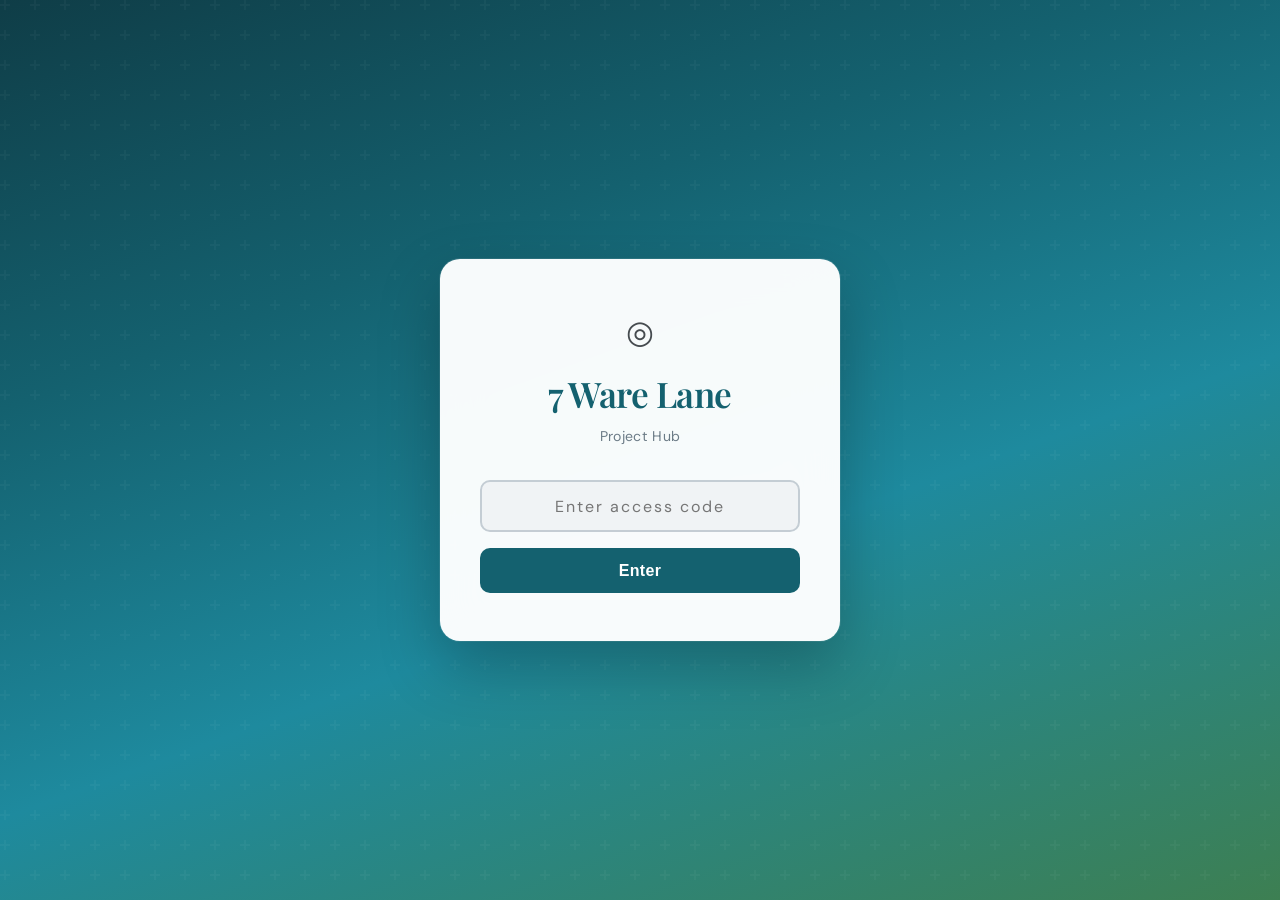
==== index.html @ bba30435 "add paint selection system" ====
<!DOCTYPE html>
<html lang="en">
<head>
<meta charset="UTF-8">
<meta name="viewport" content="width=device-width, initial-scale=1.0">
<title>7 Ware Lane — Project Hub</title>
<link rel="preconnect" href="https://fonts.googleapis.com">
<link rel="preconnect" href="https://fonts.gstatic.com" crossorigin>
<link href="https://fonts.googleapis.com/css2?family=DM+Sans:ital,opsz,wght@0,9..40,300..700;1,9..40,300..700&family=Playfair+Display:wght@500;600;700&display=swap" rel="stylesheet">
<script src="https://cdn.jsdelivr.net/npm/@supabase/supabase-js@2/dist/umd/supabase.min.js"></script>
<style>
  :root {
    --teal-deep: #14616f;
    --teal: #1e8a9e;
    --teal-light: #4db8cc;
    --teal-pale: #e1f4f8;
    --green: #3d7f52;
    --green-light: #5fac75;
    --green-pale: #e4f3e9;
    --yellow: #dbb73e;
    --yellow-light: #ebd06a;
    --yellow-pale: #fdf6dc;
    --gray-dark: #1a2024;
    --gray: #3d4852;
    --gray-mid: #6b7b86;
    --gray-light: #c4cdd4;
    --gray-bg: #f0f3f5;
    --white: #ffffff;
    --red: #be3a2e;
    --red-light: #fdecea;
    --orange: #d0701a;
    --orange-light: #fef3e2;
    --shadow-sm: 0 1px 2px rgba(0,0,0,0.04), 0 1px 3px rgba(0,0,0,0.03);
    --shadow-md: 0 2px 8px rgba(0,0,0,0.06), 0 1px 3px rgba(0,0,0,0.04);
    --shadow-lg: 0 8px 30px rgba(0,0,0,0.08), 0 2px 8px rgba(0,0,0,0.04);
    --radius: 12px;
    --radius-sm: 8px;
  }
  * { margin: 0; padding: 0; box-sizing: border-box; }
  body {
    font-family: 'DM Sans', -apple-system, BlinkMacSystemFont, 'Segoe UI', sans-serif;
    color: var(--gray-dark);
    background: var(--gray-bg);
    line-height: 1.6;
    -webkit-font-smoothing: antialiased;
    -moz-osx-font-smoothing: grayscale;
  }

  /* LOGIN SCREEN */
  .login-screen {
    min-height: 100vh;
    display: flex;
    align-items: center;
    justify-content: center;
    background: linear-gradient(160deg, #0f3d47 0%, var(--teal-deep) 30%, var(--teal) 60%, var(--green) 100%);
    position: relative;
    overflow: hidden;
  }
  .login-screen::before {
    content: '';
    position: absolute;
    inset: 0;
    background: url("data:image/svg+xml,%3Csvg width='60' height='60' viewBox='0 0 60 60' xmlns='http://www.w3.org/2000/svg'%3E%3Cg fill='none' fill-rule='evenodd'%3E%3Cg fill='%23ffffff' fill-opacity='0.03'%3E%3Cpath d='M36 34v-4h-2v4h-4v2h4v4h2v-4h4v-2h-4zm0-30V0h-2v4h-4v2h4v4h2V6h4V4h-4zM6 34v-4H4v4H0v2h4v4h2v-4h4v-2H6zM6 4V0H4v4H0v2h4v4h2V6h4V4H6z'/%3E%3C/g%3E%3C/g%3E%3C/svg%3E");
  }
  .login-box {
    background: rgba(255,255,255,0.97);
    backdrop-filter: blur(20px);
    border-radius: 20px;
    padding: 3rem 2.5rem;
    width: 90%;
    max-width: 400px;
    box-shadow: 0 25px 60px rgba(0,0,0,0.25), 0 0 0 1px rgba(255,255,255,0.1);
    text-align: center;
    position: relative;
    z-index: 1;
  }
  .login-box h1 {
    font-family: 'Playfair Display', Georgia, serif;
    font-size: 2.2rem;
    font-weight: 600;
    color: var(--teal-deep);
    margin-bottom: 0.2rem;
    letter-spacing: -0.5px;
  }
  .login-box .login-sub {
    color: var(--gray-mid);
    font-size: 0.88rem;
    margin-bottom: 2rem;
    letter-spacing: 0.3px;
  }
  .login-box input {
    width: 100%; padding: 0.85rem 1rem; border: 2px solid var(--gray-light);
    border-radius: 10px; font-size: 1rem; margin-bottom: 1rem; text-align: center;
    letter-spacing: 2px; font-family: inherit; background: var(--gray-bg);
    transition: all 0.2s;
  }
  .login-box input:focus { outline: none; border-color: var(--teal); background: white; box-shadow: 0 0 0 4px var(--teal-pale); }
  .login-box button {
    width: 100%; padding: 0.85rem; background: var(--teal-deep); color: white;
    border: none; border-radius: 10px; font-size: 1rem; font-weight: 600;
    cursor: pointer; transition: all 0.25s; letter-spacing: 0.3px;
  }
  .login-box button:hover { background: var(--teal); transform: translateY(-1px); box-shadow: 0 4px 12px rgba(30,138,158,0.3); }
  .login-box button:active { transform: translateY(0); }
  .login-error { color: var(--red); font-size: 0.85rem; margin-top: 0.5rem; display: none; }

  /* APP SHELL */
  .app { display: none; }
  .app.visible { display: block; }

  /* HEADER */
  .site-header {
    background: linear-gradient(160deg, #0f3d47 0%, var(--teal-deep) 40%, var(--teal) 80%);
    color: var(--white);
    padding: 1.75rem 2rem 1.5rem;
    position: relative;
    overflow: hidden;
  }
  .site-header::after {
    content: '';
    position: absolute;
    top: -50%; right: -10%;
    width: 350px; height: 350px;
    background: radial-gradient(circle, rgba(255,255,255,0.04) 0%, transparent 70%);
    border-radius: 50%;
    pointer-events: none;
  }
  .site-header h1 {
    font-family: 'Playfair Display', Georgia, serif;
    font-size: 1.9rem;
    font-weight: 600;
    letter-spacing: -0.3px;
  }
  .site-header .subtitle { font-size: 0.85rem; opacity: 0.7; margin-top: 0.1rem; font-weight: 300; letter-spacing: 0.5px; }
  .phase-badge {
    display: inline-block;
    background: rgba(219,183,62,0.9);
    color: var(--gray-dark);
    padding: 0.3rem 0.9rem;
    border-radius: 20px;
    font-size: 0.75rem;
    font-weight: 600;
    margin-top: 0.65rem;
    letter-spacing: 0.2px;
    backdrop-filter: blur(4px);
  }
  .header-right {
    position: absolute;
    top: 1.75rem;
    right: 2rem;
    display: flex;
    gap: 0.5rem;
    align-items: center;
    z-index: 1;
  }
  .role-label {
    font-size: 0.78rem;
    opacity: 0.6;
    margin-right: 0.5rem;
    font-weight: 300;
    letter-spacing: 0.3px;
  }
  .logout-btn {
    background: rgba(255,255,255,0.1);
    border: 1px solid rgba(255,255,255,0.18);
    color: rgba(255,255,255,0.85);
    padding: 0.35rem 0.9rem;
    border-radius: var(--radius-sm);
    cursor: pointer;
    font-size: 0.78rem;
    font-family: inherit;
    transition: all 0.2s;
    backdrop-filter: blur(4px);
  }
  .logout-btn:hover { background: rgba(255,255,255,0.2); color: white; }

  /* NAV */
  .nav-bar {
    background: var(--white);
    border-bottom: 1px solid rgba(0,0,0,0.06);
    display: flex;
    overflow-x: auto;
    position: sticky;
    top: 0;
    z-index: 100;
    box-shadow: 0 1px 4px rgba(0,0,0,0.03);
    scrollbar-width: none;
  }
  .nav-bar::-webkit-scrollbar { display: none; }
  .nav-tab {
    padding: 0.9rem 1.3rem;
    cursor: pointer;
    font-size: 0.82rem;
    font-weight: 500;
    color: var(--gray-mid);
    border-bottom: 2.5px solid transparent;
    white-space: nowrap;
    transition: all 0.2s;
    user-select: none;
    letter-spacing: 0.2px;
    position: relative;
  }
  .nav-tab:hover { color: var(--teal); background: var(--teal-pale); }
  .nav-tab.active { color: var(--teal-deep); border-bottom-color: var(--teal); font-weight: 600; }
  .nav-tab .badge {
    background: var(--red);
    color: white;
    font-size: 0.62rem;
    padding: 0.08rem 0.4rem;
    border-radius: 10px;
    margin-left: 0.3rem;
    font-weight: 700;
    min-width: 16px;
    text-align: center;
    display: inline-block;
    line-height: 1.4;
    animation: badgePop 0.3s ease;
  }
  @keyframes badgePop {
    0% { transform: scale(0); }
    50% { transform: scale(1.3); }
    100% { transform: scale(1); }
  }

  /* LAYOUT */
  .main-content { max-width: 1100px; margin: 0 auto; padding: 1.75rem 1.5rem 3rem; }
  .section { display: none; animation: fadeIn 0.3s ease; }
  .section.active { display: block; }
  .builder-hidden { display: none !important; }
  @keyframes fadeIn {
    from { opacity: 0; transform: translateY(6px); }
    to { opacity: 1; transform: translateY(0); }
  }
  .section h2 {
    font-family: 'Playfair Display', Georgia, serif;
    font-size: 1.3rem;
    font-weight: 600;
    color: var(--gray-dark);
    margin-bottom: 0.75rem;
    letter-spacing: -0.2px;
  }

  /* CARD */
  .card {
    background: var(--white);
    border-radius: var(--radius);
    padding: 1.5rem;
    margin-bottom: 1rem;
    box-shadow: var(--shadow-sm);
    border: 1px solid rgba(0,0,0,0.05);
    transition: box-shadow 0.2s;
  }
  .card:hover { box-shadow: var(--shadow-md); }
  .card h3 {
    font-weight: 600;
    font-size: 0.95rem;
    letter-spacing: -0.1px;
  }

  /* BUTTONS */
  .btn {
    padding: 0.55rem 1.3rem;
    border-radius: var(--radius-sm);
    border: none;
    cursor: pointer;
    font-size: 0.83rem;
    font-weight: 600;
    transition: all 0.2s;
    font-family: inherit;
    letter-spacing: 0.15px;
  }
  .btn-primary { background: var(--teal-deep); color: white; }
  .btn-primary:hover { background: var(--teal); transform: translateY(-1px); box-shadow: 0 3px 10px rgba(30,138,158,0.2); }
  .btn-primary:active { transform: translateY(0); }
  .btn-primary:disabled { background: var(--gray-light); cursor: not-allowed; transform: none; box-shadow: none; }
  .btn-secondary { background: var(--white); color: var(--gray); border: 1px solid var(--gray-light); }
  .btn-secondary:hover { background: var(--gray-bg); border-color: var(--gray-mid); }
  .btn-green { background: var(--green); color: white; }
  .btn-green:hover { background: #336b45; transform: translateY(-1px); box-shadow: 0 3px 10px rgba(61,127,82,0.2); }
  .btn-green:active { transform: translateY(0); }
  .btn-green:disabled { background: var(--gray-light); cursor: not-allowed; transform: none; }
  .btn-sm { padding: 0.35rem 0.8rem; font-size: 0.78rem; }
  .btn-danger { background: none; color: var(--gray-light); border: none; cursor: pointer; font-size: 0.85rem; padding: 0.2rem; transition: color 0.15s; }
  .btn-danger:hover { color: var(--red); }

  /* FORMS */
  .form-group { margin-bottom: 1rem; }
  .form-group label { display: block; font-size: 0.8rem; font-weight: 600; margin-bottom: 0.35rem; color: var(--gray-mid); text-transform: uppercase; letter-spacing: 0.4px; }
  .form-input, .form-textarea, .form-select {
    width: 100%; padding: 0.65rem 0.85rem; border: 1.5px solid #d8dee3;
    border-radius: var(--radius-sm); font-size: 0.88rem; font-family: inherit; color: var(--gray-dark);
    background: var(--white); transition: all 0.2s;
  }
  .form-input:focus, .form-textarea:focus, .form-select:focus {
    outline: none; border-color: var(--teal); box-shadow: 0 0 0 3px var(--teal-pale);
  }
  .form-textarea { min-height: 90px; resize: vertical; }

  /* ADMIN PANEL */
  .admin-panel {
    background: linear-gradient(135deg, #fdf8ed 0%, var(--yellow-pale) 100%);
    border: 1px solid rgba(219,183,62,0.3);
    border-radius: var(--radius);
    padding: 1.5rem;
    margin-bottom: 1.5rem;
  }
  .admin-panel h3 { font-size: 0.9rem; color: var(--gray-dark); margin-bottom: 1rem; font-weight: 600; letter-spacing: -0.1px; }

  /* TIMELINE */
  .timeline-track { display: flex; overflow-x: auto; padding: 0.75rem 0 1.25rem; scrollbar-width: none; }
  .timeline-track::-webkit-scrollbar { display: none; }
  .timeline-phase { flex: 1; min-width: 80px; text-align: center; position: relative; padding: 0 0.15rem; }
  .timeline-dot {
    width: 28px; height: 28px; border-radius: 50%; margin: 0 auto 0.45rem;
    display: flex; align-items: center; justify-content: center;
    font-size: 0.68rem; font-weight: 700; color: white; position: relative; z-index: 2;
    transition: transform 0.2s, box-shadow 0.2s;
  }
  .timeline-dot.completed { background: var(--green); box-shadow: 0 2px 6px rgba(61,127,82,0.25); }
  .timeline-dot.current { background: var(--yellow); color: var(--gray-dark); box-shadow: 0 0 0 4px var(--yellow-pale), 0 2px 8px rgba(219,183,62,0.3); }
  .timeline-dot.upcoming { background: var(--gray-light); }
  .timeline-dot.clickable { cursor: pointer; }
  .timeline-dot.clickable:hover { transform: scale(1.2); }
  .timeline-label { font-size: 0.66rem; font-weight: 500; color: var(--gray-mid); line-height: 1.25; }
  .timeline-label.current { color: var(--teal-deep); font-weight: 700; }
  .timeline-connector {
    position: absolute; top: 14px; left: calc(50% + 14px); right: calc(-50% + 14px); height: 2.5px; z-index: 1;
    border-radius: 2px;
  }
  .timeline-connector.completed { background: var(--green); }
  .timeline-connector.current { background: linear-gradient(90deg, var(--yellow), var(--gray-light)); }
  .timeline-connector.upcoming { background: var(--gray-light); opacity: 0.5; }

  /* UPDATE ITEMS */
  .update-item {
    border-left: 3px solid var(--teal-light);
    padding: 1rem 1.25rem;
    margin-bottom: 0.75rem;
    background: var(--white);
    border-radius: 0 var(--radius) var(--radius) 0;
    box-shadow: var(--shadow-sm);
    transition: box-shadow 0.2s, border-left-color 0.2s;
  }
  .update-item:hover { box-shadow: var(--shadow-md); }
  .update-item.pinned { border-left-color: var(--yellow); background: linear-gradient(135deg, #fefaed 0%, var(--yellow-pale) 100%); }
  .update-meta { font-size: 0.76rem; color: var(--gray-mid); margin-bottom: 0.4rem; display: flex; gap: 0.6rem; align-items: center; flex-wrap: wrap; }
  .update-phase-tag {
    font-size: 0.65rem; padding: 0.15rem 0.5rem; border-radius: 10px;
    background: var(--teal-pale); color: var(--teal-deep); font-weight: 600;
    letter-spacing: 0.2px;
  }
  .update-body { font-size: 0.9rem; line-height: 1.6; white-space: pre-wrap; color: var(--gray); }
  .update-photos { display: flex; gap: 0.5rem; margin-top: 0.75rem; flex-wrap: wrap; }
  .update-photo {
    width: 120px; height: 90px; border-radius: var(--radius-sm); object-fit: cover;
    cursor: pointer; border: 1px solid rgba(0,0,0,0.08);
    transition: transform 0.15s, box-shadow 0.15s;
  }
  .update-photo:hover { transform: scale(1.03); box-shadow: var(--shadow-md); }

  /* DECISION CARDS */
  .decision-card {
    border: 1px solid rgba(0,0,0,0.06); border-radius: var(--radius); padding: 1.35rem;
    margin-bottom: 1rem; background: var(--white);
    box-shadow: var(--shadow-sm);
    transition: box-shadow 0.2s, transform 0.15s;
  }
  .decision-card:hover { box-shadow: var(--shadow-md); }
  .decision-card.urgent { border-left: 4px solid var(--red); }
  .decision-card.soon { border-left: 4px solid var(--orange); }
  .decision-card.normal { border-left: 4px solid var(--teal); }
  .decision-card.resolved { border-left: 4px solid var(--green); opacity: 0.75; }
  .urgency-label {
    font-size: 0.7rem; font-weight: 600; text-transform: uppercase; letter-spacing: 0.5px;
    padding: 0.12rem 0.45rem; border-radius: 4px; display: inline-block;
  }
  .urgency-label.urgent { background: var(--red-light); color: var(--red); }
  .urgency-label.soon { background: var(--orange-light); color: var(--orange); }
  .urgency-label.normal { background: var(--teal-pale); color: var(--teal-deep); }
  .urgency-label.resolved { background: var(--green-pale); color: var(--green); }
  .decision-question { font-size: 1rem; font-weight: 600; margin: 0.5rem 0; }
  .decision-context { font-size: 0.88rem; color: var(--gray); margin-bottom: 0.6rem; line-height: 1.5; white-space: pre-wrap; }
  .decision-deadline { font-size: 0.78rem; color: var(--gray-mid); margin-bottom: 0.6rem; }
  .option-btn {
    display: flex; align-items: center; gap: 0.6rem; padding: 0.7rem 1rem;
    border: 2px solid #e4e8eb; border-radius: var(--radius-sm); background: var(--white);
    cursor: pointer; font-size: 0.88rem; transition: all 0.2s; text-align: left;
    width: 100%; margin-bottom: 0.4rem; font-family: inherit;
  }
  .option-img {
    width: 100%; max-height: 200px; object-fit: cover; border-radius: 6px;
    margin-top: 0.4rem; cursor: pointer;
  }
  .option-img-wrap {
    flex: 1; display: flex; flex-direction: column;
  }
  .dq-opt-row {
    display: flex; gap: 0.5rem; align-items: center; margin-bottom: 0.35rem;
  }
  .dq-opt-row input[type="text"] { flex: 1; }
  .dq-opt-row label.dq-img-label {
    font-size: 0.72rem; color: var(--teal); cursor: pointer;
    white-space: nowrap; padding: 0.25rem 0.5rem; border: 1px solid var(--teal-light);
    border-radius: 4px; background: var(--teal-pale);
  }
  .dq-opt-row label.dq-img-label:hover { background: var(--teal-light); color: white; }
  .dq-opt-row .dq-img-name {
    font-size: 0.68rem; color: var(--gray-mid); max-width: 80px;
    overflow: hidden; text-overflow: ellipsis; white-space: nowrap;
  }
  .option-btn:hover { border-color: var(--teal); background: var(--teal-pale); }
  .option-btn.selected { border-color: var(--green); background: var(--green-pale); font-weight: 600; }
  .option-radio {
    width: 18px; height: 18px; border-radius: 50%; border: 2px solid var(--gray-light);
    flex-shrink: 0; display: flex; align-items: center; justify-content: center;
  }
  .option-btn.selected .option-radio { border-color: var(--green); background: var(--green); }
  .option-btn.selected .option-radio::after { content: '\2713'; color: white; font-size: 0.7rem; }
  .decision-note-input {
    width: 100%; padding: 0.5rem 0.75rem; border: 1px solid var(--gray-light);
    border-radius: 6px; font-size: 0.85rem; margin-top: 0.4rem; font-family: inherit;
  }
  .decision-submitted {
    margin-top: 0.6rem; padding: 0.5rem 0.75rem; background: var(--green-pale);
    border-radius: 6px; font-size: 0.85rem; color: var(--green); font-weight: 500;
  }

  /* SELECTIONS LOG */
  .sel-table { width: 100%; border-collapse: collapse; }
  .sel-table th {
    text-align: left; font-size: 0.75rem; color: var(--gray-mid);
    text-transform: uppercase; letter-spacing: 0.5px; padding: 0.5rem 0.75rem;
    border-bottom: 2px solid var(--gray-bg);
  }
  .sel-table td { padding: 0.6rem 0.75rem; border-bottom: 1px solid #f4f4f4; font-size: 0.88rem; }
  .status-pill {
    display: inline-block; padding: 0.12rem 0.5rem; border-radius: 10px;
    font-size: 0.73rem; font-weight: 500;
  }
  .status-pill.confirmed { background: var(--green-pale); color: var(--green); }
  .status-pill.pending { background: var(--yellow-pale); color: #b8960a; }
  .status-pill.ordered { background: var(--teal-pale); color: var(--teal-deep); }
  .status-pill.clickable { cursor: pointer; }
  .status-pill.clickable:hover { opacity: 0.7; }

  /* PHOTO GRID */
  .photo-grid { display: grid; grid-template-columns: repeat(auto-fill, minmax(200px, 1fr)); gap: 0.85rem; }
  .photo-card {
    border-radius: var(--radius); overflow: hidden; border: 1px solid rgba(0,0,0,0.06);
    background: white; cursor: pointer;
    box-shadow: var(--shadow-sm);
    transition: transform 0.2s, box-shadow 0.2s;
  }
  .photo-card:hover { transform: translateY(-3px); box-shadow: var(--shadow-lg); }
  .photo-card img { width: 100%; height: 160px; object-fit: cover; display: block; }
  .photo-card .photo-info { padding: 0.55rem 0.75rem; font-size: 0.78rem; }
  .photo-card .photo-caption { font-weight: 600; }
  .photo-card .photo-date { color: var(--gray-mid); font-size: 0.68rem; }

  /* FILTER BAR */
  .filter-bar { display: flex; gap: 0.35rem; margin-bottom: 1.25rem; flex-wrap: wrap; }
  .filter-btn {
    padding: 0.35rem 0.85rem; border-radius: 20px; border: 1.5px solid #d8dee3;
    background: white; font-size: 0.76rem; cursor: pointer; color: var(--gray-mid);
    font-family: inherit; font-weight: 500; transition: all 0.2s; letter-spacing: 0.1px;
  }
  .filter-btn:hover { border-color: var(--teal); color: var(--teal); background: var(--teal-pale); }
  .filter-btn.active { background: var(--teal-deep); color: white; border-color: var(--teal-deep); }

  /* LIGHTING TABLE */
  .lt-table { width: 100%; border-collapse: collapse; font-size: 0.82rem; }
  .lt-table th {
    text-align: left; font-size: 0.7rem; color: var(--gray-mid);
    text-transform: uppercase; letter-spacing: 0.4px; padding: 0.5rem 0.5rem;
    border-bottom: 2px solid var(--gray-bg); white-space: nowrap;
  }
  .lt-table td { padding: 0.4rem 0.5rem; border-bottom: 1px solid #f4f4f4; vertical-align: top; }
  .lt-table tr:hover { background: var(--teal-pale); }
  .lt-cat-header {
    background: var(--gray-bg); font-weight: 600; font-size: 0.85rem;
    padding: 0.6rem 0.5rem; color: var(--teal-deep); text-transform: uppercase;
    letter-spacing: 0.5px;
  }
  .lt-cat-header td { border-bottom: 2px solid var(--teal-light); }
  .lt-total td { font-weight: 600; border-top: 2px solid var(--gray-dark); background: var(--yellow-pale); }
  .lt-edit-cell {
    background: none; border: 1px solid transparent; padding: 0.2rem 0.4rem;
    font-size: 0.82rem; font-family: inherit; color: var(--gray-dark);
    width: 100%; border-radius: 4px; transition: border-color 0.15s;
  }
  .lt-edit-cell:hover { border-color: var(--gray-light); }
  .lt-edit-cell:focus { border-color: var(--teal); outline: none; background: white; }
  .lt-mfg { font-size: 0.75rem; color: var(--gray-mid); }
  .lt-model { font-size: 0.72rem; color: var(--gray-mid); font-family: monospace; }
  .lt-desc { font-size: 0.78rem; color: var(--gray); line-height: 1.4; }
  .lt-notes { font-size: 0.75rem; color: var(--orange); font-style: italic; }

  /* COST TABLE */
  .cost-table { width: 100%; border-collapse: collapse; font-size: 0.8rem; }
  .cost-table th {
    text-align: left; font-size: 0.68rem; color: var(--gray-mid);
    text-transform: uppercase; letter-spacing: 0.4px; padding: 0.45rem 0.4rem;
    border-bottom: 2px solid var(--gray-bg); white-space: nowrap;
  }
  .cost-table td { padding: 0.35rem 0.4rem; border-bottom: 1px solid #f0f0f0; vertical-align: top; }
  .cost-table tr:hover { background: var(--orange-light); }
  .cost-cat-row td { background: var(--gray-bg); font-weight: 600; color: var(--teal-deep); border-bottom: 2px solid var(--teal-light); }
  .cost-total td { font-weight: 600; border-top: 2px solid var(--gray-dark); background: var(--teal-pale); }
  .cost-savings { color: var(--green); font-weight: 600; }
  .cost-flag { color: var(--red); font-weight: 600; }
  .cost-edit {
    background: none; border: 1px solid transparent; padding: 0.15rem 0.3rem;
    font-size: 0.8rem; font-family: inherit; color: var(--gray-dark);
    width: 100%; border-radius: 3px;
  }
  .cost-edit:hover { border-color: var(--gray-light); }
  .cost-edit:focus { border-color: var(--orange); outline: none; background: white; }
  .cost-note-card {
    border: 1px solid #e8ecee; border-radius: 8px; padding: 1rem;
    margin-bottom: 0.75rem; background: white; border-left: 3px solid var(--orange);
  }
  .cost-note-cat {
    font-size: 0.68rem; text-transform: uppercase; letter-spacing: 0.4px;
    padding: 0.1rem 0.4rem; border-radius: 4px; display: inline-block;
    background: var(--orange-light); color: var(--orange); font-weight: 600;
  }

  /* PAINT SELECTIONS */
  .paint-slot {
    display: flex; align-items: center; gap: 0.75rem; padding: 0.7rem 0;
    border-bottom: 1px solid var(--gray-bg);
  }
  .paint-slot:last-child { border-bottom: none; }
  .paint-swatch {
    width: 38px; height: 38px; border-radius: 8px; border: 2px solid rgba(0,0,0,0.08);
    flex-shrink: 0; cursor: pointer; position: relative; overflow: hidden;
    transition: transform 0.15s, box-shadow 0.15s;
  }
  .paint-swatch:hover { transform: scale(1.1); box-shadow: var(--shadow-md); }
  .paint-swatch input[type="color"] {
    position: absolute; inset: -8px; width: calc(100% + 16px); height: calc(100% + 16px);
    border: none; cursor: pointer; opacity: 0;
  }
  .paint-slot-info { flex: 1; display: flex; gap: 0.5rem; flex-wrap: wrap; align-items: center; }
  .paint-slot-label {
    font-size: 0.72rem; font-weight: 600; text-transform: uppercase;
    letter-spacing: 0.3px; color: var(--gray-mid); min-width: 70px;
  }
  .paint-slot-label .upcharge-tag {
    font-size: 0.6rem; color: var(--orange); font-weight: 700;
    background: var(--orange-light); padding: 0.05rem 0.35rem;
    border-radius: 4px; margin-left: 0.3rem;
  }
  .paint-input {
    background: none; border: 1px solid transparent; padding: 0.2rem 0.4rem;
    font-size: 0.82rem; font-family: inherit; color: var(--gray-dark);
    border-radius: 4px; transition: border-color 0.15s;
  }
  .paint-input:hover { border-color: var(--gray-light); }
  .paint-input:focus { border-color: var(--teal); outline: none; background: white; }
  .paint-input.paint-name { min-width: 120px; font-weight: 500; }
  .paint-input.paint-code { min-width: 80px; font-family: monospace; font-size: 0.78rem; }
  .paint-input.paint-mfg { min-width: 110px; color: var(--gray-mid); font-size: 0.78rem; }
  .paint-confirm-btn {
    font-size: 0.7rem; padding: 0.2rem 0.5rem; border-radius: 4px;
    border: 1px solid var(--gray-light); background: white; cursor: pointer;
    font-family: inherit; transition: all 0.15s;
  }
  .paint-confirm-btn:hover { border-color: var(--green); color: var(--green); }
  .paint-confirm-btn.confirmed { background: var(--green-pale); color: var(--green); border-color: var(--green); font-weight: 600; }

  .paint-room-row {
    display: flex; align-items: center; gap: 0.75rem; padding: 0.55rem 0;
    border-bottom: 1px solid var(--gray-bg);
  }
  .paint-room-row:last-child { border-bottom: none; }
  .paint-room-name { flex: 1; font-size: 0.88rem; font-weight: 500; }
  .paint-room-dot {
    width: 20px; height: 20px; border-radius: 50%; border: 2px solid rgba(0,0,0,0.08);
    flex-shrink: 0;
  }
  .paint-room-select {
    min-width: 160px; padding: 0.3rem 0.5rem; border: 1px solid var(--gray-light);
    border-radius: 6px; font-size: 0.82rem; font-family: inherit; color: var(--gray-dark);
    background: white;
  }
  .paint-room-select:focus { border-color: var(--teal); outline: none; }
  .paint-room-note {
    background: none; border: 1px solid transparent; padding: 0.2rem 0.4rem;
    font-size: 0.78rem; font-family: inherit; color: var(--gray-mid);
    border-radius: 4px; min-width: 100px;
  }
  .paint-room-note:hover { border-color: var(--gray-light); }
  .paint-room-note:focus { border-color: var(--teal); outline: none; background: white; }

  .paint-summary-group { margin-bottom: 1rem; }
  .paint-summary-color {
    display: flex; align-items: center; gap: 0.5rem; font-weight: 600;
    font-size: 0.88rem; margin-bottom: 0.35rem;
  }
  .paint-summary-dot {
    width: 16px; height: 16px; border-radius: 4px; border: 1px solid rgba(0,0,0,0.1);
  }
  .paint-summary-rooms {
    padding-left: 1.6rem; font-size: 0.82rem; color: var(--gray); line-height: 1.6;
  }

  /* MESSAGE BOARD */
  .msg-bubble {
    border-radius: 14px; padding: 0.8rem 1.1rem; margin-bottom: 0.65rem;
    max-width: 82%; position: relative; line-height: 1.5;
    box-shadow: 0 1px 3px rgba(0,0,0,0.04);
  }
  .msg-builder {
    background: var(--teal-pale); border: 1px solid rgba(77,184,204,0.2);
    margin-right: auto; border-bottom-left-radius: 4px;
  }
  .msg-homeowner {
    background: var(--green-pale); border: 1px solid rgba(95,172,117,0.2);
    margin-left: auto; border-bottom-right-radius: 4px;
  }
  .msg-meta {
    font-size: 0.7rem; color: var(--gray-mid); margin-bottom: 0.2rem;
    display: flex; justify-content: space-between; align-items: center;
  }
  .msg-meta .msg-role {
    font-weight: 600; text-transform: uppercase; letter-spacing: 0.3px; font-size: 0.65rem;
  }
  .msg-builder .msg-role { color: var(--teal-deep); }
  .msg-homeowner .msg-role { color: var(--green); }
  .msg-body { font-size: 0.88rem; white-space: pre-wrap; word-break: break-word; }
  .msg-pinned {
    border-left: 3px solid var(--yellow); background: var(--yellow-pale, #fdf8e8);
    border-color: var(--yellow); margin-bottom: 0.5rem;
  }
  .msg-pin-label {
    font-size: 0.65rem; color: var(--yellow-dark, #b8960a); font-weight: 600;
    text-transform: uppercase; letter-spacing: 0.4px;
  }
  .msg-actions { display: inline-flex; gap: 0.4rem; margin-left: 0.5rem; }
  .msg-actions button {
    background: none; border: none; cursor: pointer; font-size: 0.72rem;
    color: var(--gray-mid); padding: 0;
  }
  .msg-actions button:hover { color: var(--teal-deep); }

  /* LIGHTBOX */
  .lightbox {
    display: none; position: fixed; inset: 0; background: rgba(10,15,18,0.94);
    z-index: 1000; align-items: center; justify-content: center; cursor: pointer;
    backdrop-filter: blur(8px);
  }
  .lightbox.open { display: flex; animation: fadeIn 0.2s ease; }
  .lightbox img { max-width: 92vw; max-height: 92vh; border-radius: var(--radius-sm); box-shadow: 0 20px 60px rgba(0,0,0,0.4); }

  /* EMPTY STATE */
  .empty-state { text-align: center; padding: 3rem 1rem; color: var(--gray-mid); }
  .empty-state .icon { font-size: 2.8rem; margin-bottom: 0.75rem; opacity: 0.7; }
  .empty-state h4 { font-size: 1rem; margin-bottom: 0.35rem; color: var(--gray); font-weight: 600; }
  .empty-state p { font-size: 0.85rem; }

  /* LOADING SPINNER */
  .spinner { display: inline-block; width: 20px; height: 20px; border: 2.5px solid var(--gray-light); border-top-color: var(--teal); border-radius: 50%; animation: spin 0.7s linear infinite; }
  @keyframes spin { to { transform: rotate(360deg); } }
  .loading-overlay { text-align: center; padding: 2.5rem; }

  /* RESPONSIVE */
  @media (max-width: 768px) {
    .site-header { padding: 1.25rem 1rem; }
    .site-header h1 { font-size: 1.5rem; }
    .site-header .subtitle { font-size: 0.8rem; }
    .header-right { position: static; margin-top: 0.6rem; }
    .nav-tab { padding: 0.7rem 0.85rem; font-size: 0.78rem; }
    .main-content { padding: 1rem 0.75rem 2rem; }
    .card { padding: 1.15rem; border-radius: 10px; }
    .sel-table th:nth-child(4), .sel-table td:nth-child(4) { display: none; }
    .timeline-phase { min-width: 62px; }
    .photo-grid { grid-template-columns: repeat(auto-fill, minmax(140px, 1fr)); gap: 0.6rem; }
    .decision-card { padding: 1rem; }
    .msg-bubble { max-width: 90%; }
    .admin-panel { padding: 1rem; }
  }

  /* SELECTION TRANSITIONS */
  ::selection { background: var(--teal-pale); color: var(--teal-deep); }
  ::-moz-selection { background: var(--teal-pale); color: var(--teal-deep); }

  /* SCROLLBAR (webkit) */
  ::-webkit-scrollbar { width: 6px; height: 6px; }
  ::-webkit-scrollbar-track { background: transparent; }
  ::-webkit-scrollbar-thumb { background: var(--gray-light); border-radius: 3px; }
  ::-webkit-scrollbar-thumb:hover { background: var(--gray-mid); }
</style>
</head>
<body>

<!-- LOGIN -->
<div class="login-screen" id="loginScreen">
  <div class="login-box">
    <div style="font-size:2rem;margin-bottom:0.5rem;opacity:0.8;">&#9678;</div>
    <h1>7 Ware Lane</h1>
    <p class="login-sub">Project Hub</p>
    <input type="password" id="passwordInput" placeholder="Enter access code" autocomplete="off" onkeydown="if(event.key==='Enter')attemptLogin()">
    <button onclick="attemptLogin()">Enter</button>
    <div class="login-error" id="loginError">Invalid access code. Please try again.</div>
  </div>
</div>

<!-- APP -->
<div class="app" id="app">
  <div class="site-header">
    <h1>7 Ware Lane</h1>
    <p class="subtitle">Project Hub</p>
    <div class="phase-badge" id="currentPhaseLabel">Loading...</div>
    <div class="header-right">
      <span class="role-label" id="roleLabel"></span>
      <button class="logout-btn" onclick="logout()">Log Out</button>
    </div>
  </div>

  <div class="nav-bar">
    <div class="nav-tab active" data-section="dashboard" onclick="showSection('dashboard',this)">Dashboard</div>
    <div class="nav-tab" data-section="updates" onclick="showSection('updates',this)">Updates <span class="badge" id="updatesBadge" style="display:none">0</span></div>
    <div class="nav-tab" data-section="decisions" onclick="showSection('decisions',this)">Decisions <span class="badge" id="decisionBadge" style="display:none">0</span></div>
    <div class="nav-tab" data-section="selections" onclick="showSection('selections',this)">Selections</div>
    <div class="nav-tab" data-section="photos" onclick="showSection('photos',this)">Photos</div>
    <div class="nav-tab" data-section="contacts" onclick="showSection('contacts',this)">Contacts</div>
    <div class="nav-tab" data-section="board" onclick="showSection('board',this)">Board <span class="badge" id="boardBadge" style="display:none">0</span></div>
    <div class="nav-tab builder-only" data-section="costs" onclick="showSection('costs',this)" style="color:var(--orange);">Costs</div>
  </div>

  <div class="main-content">

    <!-- DASHBOARD -->
    <div class="section active" id="sec-dashboard">
      <div class="card">
        <h3 style="margin-bottom:0.75rem;">Project Timeline</h3>
        <div class="timeline-track" id="timelineTrack"></div>
      </div>
      <div style="display:grid;grid-template-columns:1fr 1fr;gap:1rem;margin-bottom:1rem;">
        <div class="card" style="border-left:4px solid var(--teal);">
          <div style="font-size:0.75rem;color:var(--gray-mid);text-transform:uppercase;letter-spacing:0.5px;">Latest Update</div>
          <div id="dashLatest" style="margin-top:0.35rem;font-size:0.9rem;">—</div>
        </div>
        <div class="card" style="border-left:4px solid var(--yellow);">
          <div style="font-size:0.75rem;color:var(--gray-mid);text-transform:uppercase;letter-spacing:0.5px;">Decisions Needed</div>
          <div id="dashPending" style="margin-top:0.35rem;font-size:1.4rem;font-weight:700;color:var(--teal-deep);">0</div>
        </div>
      </div>
      <div class="card">
        <h3 style="margin-bottom:0.6rem;">Upcoming Phases</h3>
        <div id="dashMilestones"></div>
      </div>
      <div class="card" style="margin-top:1rem;border-left:4px solid var(--green);">
        <h3 style="margin-bottom:0.4rem;font-size:0.95rem;">Notifications</h3>
        <p style="font-size:0.8rem;color:var(--gray-mid);margin-bottom:0.6rem;">Get browser alerts when the other party posts updates, decisions, or messages.</p>
        <div style="display:flex;align-items:center;gap:0.75rem;flex-wrap:wrap;">
          <span id="notifyStatus" style="font-size:0.82rem;"></span>
          <button class="btn btn-sm btn-secondary" id="notifyBtn" onclick="toggleNotifications()" style="display:none;">Enable</button>
        </div>
        <div style="margin-top:0.75rem;">
          <label style="font-size:0.78rem;color:var(--gray-mid);">Email for notifications (optional)</label>
          <div style="display:flex;gap:0.5rem;margin-top:0.25rem;">
            <input class="form-input" id="notifyEmail" placeholder="your@email.com" style="flex:1;font-size:0.85rem;">
            <button class="btn btn-sm btn-primary" onclick="saveNotifyEmail()">Save</button>
          </div>
          <div id="emailSaveStatus" style="font-size:0.75rem;color:var(--green);margin-top:0.25rem;"></div>
        </div>
      </div>
    </div>

    <!-- UPDATES -->
    <div class="section" id="sec-updates">
      <div class="admin-panel builder-only">
        <h3>Post an Update</h3>
        <div class="form-group">
          <label>Phase</label>
          <select class="form-select phase-select" id="updatePhase"></select>
        </div>
        <div class="form-group">
          <label>Update</label>
          <textarea class="form-textarea" id="updateText" placeholder="What happened today? What's coming up next?"></textarea>
        </div>
        <div class="form-group">
          <label>Photos (optional)</label>
          <input type="file" id="updatePhotos" accept="image/*" multiple style="font-size:0.85rem;">
        </div>
        <div class="form-group">
          <label style="display:flex;align-items:center;gap:0.3rem;margin:0;">
            <input type="checkbox" id="updatePinned"> Pin this update
          </label>
        </div>
        <button class="btn btn-primary" id="postUpdateBtn" onclick="postUpdate()">Post Update</button>
      </div>
      <div id="updatesFeed"><div class="loading-overlay"><span class="spinner"></span></div></div>
    </div>

    <!-- DECISIONS -->
    <div class="section" id="sec-decisions">
      <div class="admin-panel builder-only">
        <h3>Create a Decision Question</h3>
        <div class="form-group">
          <label>Question</label>
          <input class="form-input" id="dqQuestion" placeholder="e.g., Which tile pattern for the master bath?">
        </div>
        <div class="form-group">
          <label>Context / Details</label>
          <textarea class="form-textarea" id="dqContext" placeholder="Background info, links, dimensions, constraints..." style="min-height:65px;"></textarea>
        </div>
        <div style="display:grid;grid-template-columns:1fr 1fr;gap:0.75rem;">
          <div class="form-group">
            <label>Phase</label>
            <select class="form-select phase-select" id="dqPhase"></select>
          </div>
          <div class="form-group">
            <label>Urgency</label>
            <select class="form-select" id="dqUrgency">
              <option value="urgent">Urgent — Blocks work</option>
              <option value="soon">Soon — Within the week</option>
              <option value="normal" selected>Standard</option>
            </select>
          </div>
        </div>
        <div class="form-group">
          <label>Decision Needed By (optional)</label>
          <input class="form-input" type="date" id="dqDeadline">
        </div>
        <div class="form-group">
          <label>Options</label>
          <div id="dqOptions">
            <div class="dq-opt-row">
              <input class="form-input" type="text" placeholder="Option A">
              <label class="dq-img-label">Photo <input type="file" accept="image/*" style="display:none;" onchange="dqImgPicked(this)"></label>
              <span class="dq-img-name"></span>
            </div>
            <div class="dq-opt-row">
              <input class="form-input" type="text" placeholder="Option B">
              <label class="dq-img-label">Photo <input type="file" accept="image/*" style="display:none;" onchange="dqImgPicked(this)"></label>
              <span class="dq-img-name"></span>
            </div>
          </div>
          <button class="btn btn-sm btn-secondary" style="margin-top:0.25rem;" onclick="addDqOption()">+ Add option</button>
        </div>
        <button class="btn btn-primary" id="postDecisionBtn" onclick="createDecision()">Post Decision</button>
      </div>
      <div class="filter-bar">
        <button class="filter-btn active" onclick="setDecisionFilter('all',this)">All</button>
        <button class="filter-btn" onclick="setDecisionFilter('pending',this)">Pending</button>
        <button class="filter-btn" onclick="setDecisionFilter('urgent',this)">Urgent</button>
        <button class="filter-btn" onclick="setDecisionFilter('resolved',this)">Resolved</button>
      </div>
      <div id="decisionsList"><div class="loading-overlay"><span class="spinner"></span></div></div>
    </div>

    <!-- SELECTIONS -->
    <div class="section" id="sec-selections">
      <div class="admin-panel builder-only">
        <h3>Log a Selection</h3>
        <div style="display:grid;grid-template-columns:1fr 1fr;gap:0.75rem;">
          <div class="form-group"><label>Category</label><input class="form-input" id="selCat" placeholder="e.g., Flooring, Paint, Fixtures"></div>
          <div class="form-group"><label>Item / Selection</label><input class="form-input" id="selItem" placeholder="e.g., Shaw LVP, Alabaster White"></div>
          <div class="form-group"><label>Location / Room</label><input class="form-input" id="selLoc" placeholder="e.g., Master Bedroom, Kitchen"></div>
          <div class="form-group"><label>Status</label>
            <select class="form-select" id="selStatus">
              <option value="pending">Pending Confirmation</option>
              <option value="confirmed">Confirmed</option>
              <option value="ordered">Ordered</option>
            </select>
          </div>
        </div>
        <div class="form-group"><label>Notes</label><input class="form-input" id="selNotes" placeholder="SKU, vendor, lead time..."></div>
        <button class="btn btn-primary" onclick="addSelection()">Add to Log</button>
      </div>
      <div class="card" id="selectionsCard">
        <div id="selectionsBody"><div class="loading-overlay"><span class="spinner"></span></div></div>
      </div>

      <h3 style="margin-top:2rem;margin-bottom:0.75rem;font-size:1.1rem;color:var(--teal-deep);">Lighting Selections</h3>

      <div class="admin-panel builder-only">
        <h3>Add Lighting Fixture</h3>
        <div style="display:grid;grid-template-columns:1fr 1fr;gap:0.75rem;">
          <div class="form-group"><label>Category</label>
            <select class="form-select" id="ltCat"><option value="interior">Interior</option><option value="exterior">Exterior</option></select>
          </div>
          <div class="form-group"><label>Location</label><input class="form-input" id="ltLoc" placeholder="e.g., Kitchen, Front entry"></div>
          <div class="form-group"><label>Qty</label><input class="form-input" id="ltQty" type="number" min="1" value="1"></div>
          <div class="form-group"><label>Style</label><input class="form-input" id="ltStyle" placeholder="e.g., Sconce, Chandelier"></div>
          <div class="form-group"><label>Manufacturer</label><input class="form-input" id="ltMfg" placeholder="e.g., Hubbardton Forge"></div>
          <div class="form-group"><label>Model</label><input class="form-input" id="ltModel" placeholder="Model number"></div>
        </div>
        <div class="form-group"><label>Description</label><input class="form-input" id="ltDesc" placeholder="Full description"></div>
        <div style="display:grid;grid-template-columns:1fr 1fr;gap:0.75rem;">
          <div class="form-group"><label>Unit Price ($)</label><input class="form-input" id="ltPrice" type="number" step="0.01" min="0"></div>
          <div class="form-group"><label>Notes</label><input class="form-input" id="ltNotes" placeholder="Notes, TBD items..."></div>
        </div>
        <button class="btn btn-primary" onclick="addLighting()">Add Fixture</button>
      </div>

      <div class="filter-bar" id="lightingFilterBar">
        <button class="filter-btn active" onclick="setLightingFilter('all',this)">All</button>
        <button class="filter-btn" onclick="setLightingFilter('interior',this)">Interior</button>
        <button class="filter-btn" onclick="setLightingFilter('exterior',this)">Exterior</button>
      </div>

      <div class="card" style="overflow-x:auto;">
        <div id="lightingBody"><div class="loading-overlay"><span class="spinner"></span></div></div>
      </div>

      <!-- PAINT SELECTIONS -->
      <h3 style="margin-top:2.5rem;margin-bottom:0.75rem;font-size:1.1rem;color:var(--teal-deep);">Paint Selections</h3>

      <div class="card">
        <h3 style="margin-bottom:0.5rem;">Color Palette</h3>
        <p style="font-size:0.8rem;color:var(--gray-mid);margin-bottom:1rem;">Define up to 5 wall colors (included in contract), plus up to 3 additional colors (upcharge). One trim color.</p>
        <div id="paintPalette"><div class="loading-overlay"><span class="spinner"></span></div></div>
      </div>

      <div class="card" style="margin-top:1rem;">
        <h3 style="margin-bottom:0.5rem;">Room Assignments</h3>
        <p style="font-size:0.8rem;color:var(--gray-mid);margin-bottom:1rem;">Assign a wall color to each room. Trim color applies throughout.</p>
        <div id="paintRooms"><div class="loading-overlay"><span class="spinner"></span></div></div>
      </div>

      <div class="card" style="margin-top:1rem;">
        <h3 style="margin-bottom:0.5rem;">Color Map Summary</h3>
        <div id="paintSummary"></div>
      </div>
    </div>

    <!-- PHOTOS -->
    <div class="section" id="sec-photos">
      <div class="admin-panel builder-only">
        <h3>Upload Photos</h3>
        <div style="display:grid;grid-template-columns:1fr 1fr;gap:0.75rem;">
          <div class="form-group"><label>Room / Area</label><input class="form-input" id="photoRoom" placeholder="e.g., Kitchen, Exterior"></div>
          <div class="form-group"><label>Phase</label><select class="form-select phase-select" id="photoPhase"></select></div>
        </div>
        <div class="form-group"><label>Caption</label><input class="form-input" id="photoCaption" placeholder="Brief description"></div>
        <div class="form-group"><label>Select Photos</label><input type="file" id="photoFiles" accept="image/*" multiple style="font-size:0.85rem;"></div>
        <button class="btn btn-primary" id="uploadPhotosBtn" onclick="uploadPhotos()">Upload</button>
      </div>
      <div class="filter-bar" id="photoFilterBar"></div>
      <div class="photo-grid" id="photoGrid"><div class="loading-overlay"><span class="spinner"></span></div></div>
    </div>

    <!-- CONTACTS -->
    <div class="section" id="sec-contacts">
      <div class="admin-panel builder-only">
        <h3>Add Contact</h3>
        <div style="display:grid;grid-template-columns:1fr 1fr;gap:0.75rem;">
          <div class="form-group"><label>Name</label><input class="form-input" id="ctName" placeholder="John Smith"></div>
          <div class="form-group"><label>Role</label><input class="form-input" id="ctRole" placeholder="Electrician, Plumber, GC"></div>
          <div class="form-group"><label>Phone</label><input class="form-input" id="ctPhone" placeholder="(555) 123-4567"></div>
          <div class="form-group"><label>Email</label><input class="form-input" id="ctEmail" placeholder="email@example.com"></div>
        </div>
        <div class="form-group"><label>Notes</label><input class="form-input" id="ctNotes" placeholder="Availability, specialty..."></div>
        <button class="btn btn-primary" onclick="addContact()">Add Contact</button>
      </div>
      <div id="contactsList"><div class="loading-overlay"><span class="spinner"></span></div></div>
    </div>

    <!-- BOARD -->
    <div class="section" id="sec-board">
      <h2>Message Board</h2>
      <p style="color:var(--gray-mid);font-size:0.85rem;margin-bottom:1rem;">A shared space for builder and homeowner to exchange notes, questions, and follow-ups.</p>

      <!-- compose -->
      <div class="card" style="margin-bottom:1.5rem;">
        <div style="display:flex;gap:0.5rem;align-items:flex-start;">
          <textarea class="form-input" id="msgBody" rows="3" placeholder="Type a message..." style="flex:1;resize:vertical;"></textarea>
        </div>
        <div style="display:flex;justify-content:space-between;align-items:center;margin-top:0.5rem;">
          <span id="msgRoleLabel" style="font-size:0.78rem;color:var(--gray-mid);"></span>
          <button class="btn btn-primary" onclick="postMessage()">Post</button>
        </div>
      </div>

      <!-- pinned -->
      <div id="pinnedMessages"></div>

      <!-- thread -->
      <div id="boardMessages"><div class="loading-overlay"><span class="spinner"></span></div></div>
    </div>

    <!-- COSTS (builder only) -->
    <div class="section builder-only" id="sec-costs">
      <div style="background:var(--orange-light);border:1px solid var(--orange);border-radius:8px;padding:0.6rem 1rem;margin-bottom:1rem;font-size:0.82rem;color:var(--orange);">
        This section is only visible to the builder. Homeowners cannot see or access this data.
      </div>

      <h3 style="margin-bottom:0.75rem;color:var(--teal-deep);">Lighting Sourcing &amp; Pricing</h3>
      <div class="card" style="overflow-x:auto;">
        <div id="costLightingBody"><div class="loading-overlay"><span class="spinner"></span></div></div>
      </div>

      <h3 style="margin-top:2rem;margin-bottom:0.75rem;color:var(--teal-deep);">Builder Notes &amp; Cost Tracking</h3>
      <div class="admin-panel" style="background:var(--orange-light);border-color:var(--orange);">
        <h3>Add Note</h3>
        <div style="display:grid;grid-template-columns:1fr 1fr;gap:0.75rem;">
          <div class="form-group"><label>Category</label>
            <select class="form-select" id="cnCat">
              <option value="general">General</option>
              <option value="vendor">Vendor / Supplier</option>
              <option value="budget">Budget / Cost</option>
              <option value="schedule">Schedule</option>
              <option value="issue">Issue / Flag</option>
            </select>
          </div>
          <div class="form-group"><label>Amount (optional)</label><input class="form-input" id="cnAmount" type="number" step="0.01" placeholder="$"></div>
        </div>
        <div class="form-group"><label>Title</label><input class="form-input" id="cnTitle" placeholder="e.g., Ferguson quote for Bath 1 sconces"></div>
        <div class="form-group"><label>Details</label><textarea class="form-textarea" id="cnBody" placeholder="Notes, links, contact info..." style="min-height:60px;"></textarea></div>
        <button class="btn btn-primary" onclick="addCostNote()">Add Note</button>
      </div>
      <div id="costNotesList"></div>
    </div>

  </div>
</div>

<!-- LIGHTBOX -->
<div class="lightbox" id="lightbox" onclick="this.classList.remove('open')">
  <img id="lightboxImg" src="" alt="">
</div>

<script>
// ================================================================
//  SUPABASE CONFIG
// ================================================================
const SUPABASE_URL = 'https://xhlwkfhrivucphlwtubl.supabase.co';
const SUPABASE_ANON_KEY = 'eyJhbGciOiJIUzI1NiIsInR5cCI6IkpXVCJ9.eyJpc3MiOiJzdXBhYmFzZSIsInJlZiI6InhobHdrZmhyaXZ1Y3BobHd0dWJsIiwicm9sZSI6ImFub24iLCJpYXQiOjE3NzQ3MTAyMTQsImV4cCI6MjA5MDI4NjIxNH0.232ODTINaIApqoNz7toie9thSFQMWPonevggbojfRbo';
const sb = supabase.createClient(SUPABASE_URL, SUPABASE_ANON_KEY);

// ================================================================
//  STATE
// ================================================================
let role = null; // 'builder' or 'homeowner'
let phases = [];
let updates = [];
let decisions = [];
let selections = [];
let photos = [];
let contacts = [];
let decisionFilter = 'all';
let photoFilterRoom = 'all';
let selectedOpts = {}; // decisionId -> optionIndex

// ================================================================
//  AUTH (client-side password gating)
// ================================================================
document.getElementById('passwordInput').addEventListener('keydown', e => { if (e.key === 'Enter') attemptLogin(); });

async function attemptLogin() {
  const pw = document.getElementById('passwordInput').value.trim();
  if (!pw) return;
  const { data } = await sb.from('hub_config').select('key, value').in('key', ['builder_password', 'homeowner_password']);
  if (!data) return;
  const bp = data.find(r => r.key === 'builder_password');
  const hp = data.find(r => r.key === 'homeowner_password');
  if (bp && pw === bp.value) { role = 'builder'; }
  else if (hp && pw === hp.value) { role = 'homeowner'; }
  else {
    document.getElementById('loginError').style.display = 'block';
    return;
  }
  sessionStorage.setItem('hub_role', role);
  enterApp();
}

function logout() {
  sessionStorage.removeItem('hub_role');
  role = null;
  document.getElementById('app').classList.remove('visible');
  document.getElementById('loginScreen').style.display = 'flex';
  document.getElementById('passwordInput').value = '';
  document.getElementById('loginError').style.display = 'none';
}

function enterApp() {
  document.getElementById('loginScreen').style.display = 'none';
  document.getElementById('app').classList.add('visible');
  document.getElementById('roleLabel').textContent = role === 'builder' ? 'Builder View' : 'Homeowner View';
  document.querySelectorAll('.builder-only').forEach(el => {
    if (role === 'builder') { el.classList.remove('builder-hidden'); }
    else { el.classList.add('builder-hidden'); }
  });
  loadAll();
  setupRealtime();
  requestNotifyPermission();
}

// Resume session
(function checkSession() {
  const saved = sessionStorage.getItem('hub_role');
  if (saved === 'builder' || saved === 'homeowner') {
    role = saved;
    enterApp();
  }
})();

// ================================================================
//  DATA LOADING
// ================================================================
async function loadAll() {
  await Promise.all([loadPhases(), loadUpdates(), loadDecisions(), loadSelections(), loadPhotos(), loadContacts(), loadLighting(), loadCostNotes(), loadMessages(), loadPaintPalette(), loadPaintRooms()]);
  renderDashboard();
  loadNotifyEmail();
}

async function loadPhases() {
  const { data } = await sb.from('hub_phases').select('*').order('sort_order');
  if (data) { phases = data; renderTimeline(); populatePhaseSelects(); }
}
async function loadUpdates() {
  const { data } = await sb.from('hub_updates').select('*').order('created_at', { ascending: false });
  if (data) { updates = data; renderUpdates(); }
}
async function loadDecisions() {
  const { data } = await sb.from('hub_decisions').select('*').order('created_at', { ascending: false });
  if (data) { decisions = data; renderDecisions(); updateBadge(); }
}
async function loadSelections() {
  const { data } = await sb.from('hub_selections').select('*').order('created_at', { ascending: false });
  if (data) { selections = data; renderSelections(); }
}
async function loadPhotos() {
  const { data } = await sb.from('hub_photos').select('*').order('created_at', { ascending: false });
  if (data) { photos = data; renderPhotos(); }
}
async function loadContacts() {
  const { data } = await sb.from('hub_contacts').select('*').order('created_at');
  if (data) { contacts = data; renderContacts(); }
}

// ================================================================
//  REALTIME
// ================================================================
let appReady = false;
function setupRealtime() {
  // Delay notifications until initial data load is done
  setTimeout(() => { appReady = true; }, 3000);

  sb.channel('hub-changes')
    .on('postgres_changes', { event: 'INSERT', schema: 'public', table: 'hub_updates' }, (payload) => {
      loadUpdates();
      notify('New Update', payload.new.title || 'A new update was posted', 'updates');
    })
    .on('postgres_changes', { event: '*', schema: 'public', table: 'hub_updates' }, (payload) => {
      if (payload.eventType !== 'INSERT') loadUpdates();
    })
    .on('postgres_changes', { event: 'INSERT', schema: 'public', table: 'hub_decisions' }, (payload) => {
      loadDecisions(); renderDashboard();
      notify('New Decision Needed', payload.new.question || 'A decision question was posted', 'decisions');
    })
    .on('postgres_changes', { event: '*', schema: 'public', table: 'hub_decisions' }, (payload) => {
      if (payload.eventType === 'UPDATE') {
        loadDecisions(); renderDashboard();
        if (payload.new.response && !payload.old.response) {
          notify('Decision Answered', payload.new.question || 'A decision was submitted', 'decisions');
        }
      }
      if (payload.eventType === 'DELETE') { loadDecisions(); renderDashboard(); }
    })
    .on('postgres_changes', { event: '*', schema: 'public', table: 'hub_photos' }, () => loadPhotos())
    .on('postgres_changes', { event: '*', schema: 'public', table: 'hub_phases' }, () => { loadPhases(); renderDashboard(); })
    .on('postgres_changes', { event: '*', schema: 'public', table: 'hub_lighting' }, () => loadLighting())
    .on('postgres_changes', { event: 'INSERT', schema: 'public', table: 'hub_messages' }, (payload) => {
      loadMessages();
      if (payload.new.role !== role) {
        notify('New Message', payload.new.body ? payload.new.body.substring(0, 80) : 'New board message', 'board');
      }
    })
    .on('postgres_changes', { event: '*', schema: 'public', table: 'hub_messages' }, (payload) => {
      if (payload.eventType !== 'INSERT') loadMessages();
    })
    .on('postgres_changes', { event: '*', schema: 'public', table: 'hub_paint_palette' }, () => { loadPaintPalette(); })
    .on('postgres_changes', { event: '*', schema: 'public', table: 'hub_paint_rooms' }, () => { loadPaintRooms(); })
    .subscribe();
}

// ================================================================
//  BROWSER NOTIFICATIONS
// ================================================================
function requestNotifyPermission() {
  if ('Notification' in window && Notification.permission === 'default') {
    Notification.requestPermission();
  }
}

function notify(title, body, section) {
  if (!appReady) return;
  // Tab badge flash
  flashTabBadge(section);
  // Browser notification
  if ('Notification' in window && Notification.permission === 'granted' && document.hidden) {
    const n = new Notification('7 Ware Lane: ' + title, {
      body: body,
      icon: 'data:image/svg+xml,<svg xmlns="http://www.w3.org/2000/svg" viewBox="0 0 100 100"><text y=".9em" font-size="90">🏡</text></svg>',
      tag: section + '-' + Date.now()
    });
    n.onclick = () => { window.focus(); showSection(section); n.close(); };
    setTimeout(() => n.close(), 8000);
  }
  // Page title flash
  if (document.hidden) {
    const orig = document.title;
    document.title = '● ' + title + ' — 7 Ware Lane';
    const restore = () => { document.title = orig; document.removeEventListener('visibilitychange', restore); };
    document.addEventListener('visibilitychange', restore);
  }
}

function flashTabBadge(section) {
  const badgeMap = { decisions: 'decisionBadge', board: 'boardBadge', updates: 'updatesBadge' };
  const badge = document.getElementById(badgeMap[section]);
  if (!badge) return;
  const current = parseInt(badge.textContent) || 0;
  badge.textContent = current + 1;
  badge.style.display = 'inline-block';
  // Clear badge when section is viewed
  const tab = badge.closest('.nav-tab');
  const clearFn = () => { badge.style.display = 'none'; badge.textContent = '0'; tab.removeEventListener('click', clearFn); };
  tab.addEventListener('click', clearFn);
}

function updateNotifyUI() {
  const status = document.getElementById('notifyStatus');
  const btn = document.getElementById('notifyBtn');
  if (!status) return;
  if (!('Notification' in window)) {
    status.textContent = 'Browser notifications not supported.';
    status.style.color = 'var(--gray-mid)';
    return;
  }
  if (Notification.permission === 'granted') {
    status.innerHTML = '<span style="color:var(--green);">&#10003; Browser notifications enabled</span>';
    btn.style.display = 'none';
  } else if (Notification.permission === 'denied') {
    status.textContent = 'Notifications blocked. Enable in browser settings.';
    status.style.color = 'var(--red)';
    btn.style.display = 'none';
  } else {
    status.textContent = 'Browser notifications are off.';
    btn.style.display = 'inline-block';
  }
}

function toggleNotifications() {
  if ('Notification' in window) {
    Notification.requestPermission().then(() => updateNotifyUI());
  }
}

async function loadNotifyEmail() {
  const key = role === 'builder' ? 'builder_email' : 'homeowner_email';
  const { data } = await sb.from('hub_config').select('value').eq('key', key).single();
  if (data && data.value) document.getElementById('notifyEmail').value = data.value;
  updateNotifyUI();
}

async function saveNotifyEmail() {
  const email = document.getElementById('notifyEmail').value.trim();
  const key = role === 'builder' ? 'builder_email' : 'homeowner_email';
  await sb.from('hub_config').update({ value: email }).eq('key', key);
  const msg = document.getElementById('emailSaveStatus');
  msg.textContent = email ? 'Saved.' : 'Cleared.';
  setTimeout(() => { msg.textContent = ''; }, 2000);
}

// ================================================================
//  NAVIGATION
// ================================================================
function showSection(id, tab) {
  document.querySelectorAll('.section').forEach(s => s.classList.remove('active'));
  document.getElementById('sec-' + id).classList.add('active');
  document.querySelectorAll('.nav-tab').forEach(t => t.classList.remove('active'));
  if (tab) tab.classList.add('active');
}

// ================================================================
//  TIMELINE
// ================================================================
function renderTimeline() {
  const track = document.getElementById('timelineTrack');
  const cur = phases.find(p => p.status === 'current');
  document.getElementById('currentPhaseLabel').textContent = cur ? 'Currently: ' + cur.name : 'In Progress';
  track.innerHTML = phases.map((p, i) => {
    const conn = i < phases.length - 1 ? `<div class="timeline-connector ${p.status}"></div>` : '';
    const clickable = role === 'builder' ? ' clickable' : '';
    const click = role === 'builder' ? ` onclick="cyclePhase('${p.id}')"` : '';
    return `<div class="timeline-phase">
      ${conn}
      <div class="timeline-dot ${p.status}${clickable}" title="${role === 'builder' ? 'Click to change status' : p.name}"${click}>${p.status === 'completed' ? '✓' : (i+1)}</div>
      <div class="timeline-label${p.status === 'current' ? ' current' : ''}">${p.name}</div>
    </div>`;
  }).join('');
}

async function cyclePhase(id) {
  const p = phases.find(x => x.id === id);
  if (!p) return;
  const order = ['completed', 'current', 'upcoming'];
  const next = order[(order.indexOf(p.status) + 1) % 3];
  await sb.from('hub_phases').update({ status: next, updated_at: new Date().toISOString() }).eq('id', id);
  await loadPhases();
  renderDashboard();
}

function populatePhaseSelects() {
  document.querySelectorAll('.phase-select').forEach(sel => {
    const val = sel.value;
    const cur = phases.find(p => p.status === 'current');
    sel.innerHTML = phases.map(p =>
      `<option value="${p.id}"${p.id === (val || (cur ? cur.id : '')) ? ' selected' : ''}>${p.name}${p.status === 'current' ? ' ★' : ''}</option>`
    ).join('');
  });
}

// ================================================================
//  DASHBOARD
// ================================================================
function renderDashboard() {
  const latestDiv = document.getElementById('dashLatest');
  if (updates.length) {
    const u = updates[0];
    latestDiv.innerHTML = `<div style="font-size:0.78rem;color:var(--gray-mid);">${fmtDate(u.created_at)}</div><div style="margin-top:0.15rem;">${esc(u.body).slice(0, 120)}${u.body.length > 120 ? '...' : ''}</div>`;
  } else {
    latestDiv.textContent = 'No updates yet';
  }
  const pending = decisions.filter(d => !d.response).length;
  document.getElementById('dashPending').textContent = pending;

  const milestones = document.getElementById('dashMilestones');
  const cur = phases.find(p => p.status === 'current');
  const upcoming = phases.filter(p => p.status === 'upcoming').slice(0, 4);
  let html = '';
  if (cur) html += `<div style="padding:0.35rem 0;display:flex;align-items:center;gap:0.5rem;"><span style="color:var(--yellow);font-size:1.1rem;">●</span><span style="font-weight:600;">${esc(cur.name)}</span><span style="font-size:0.78rem;color:var(--gray-mid);">In Progress</span></div>`;
  upcoming.forEach(p => {
    html += `<div style="padding:0.35rem 0;display:flex;align-items:center;gap:0.5rem;"><span style="color:var(--gray-light);font-size:1.1rem;">○</span><span>${esc(p.name)}</span></div>`;
  });
  milestones.innerHTML = html || '<p style="color:var(--gray-mid);">All phases complete!</p>';
}

// ================================================================
//  UPDATES
// ================================================================
async function postUpdate() {
  const body = document.getElementById('updateText').value.trim();
  if (!body) return;
  const btn = document.getElementById('postUpdateBtn');
  btn.disabled = true; btn.textContent = 'Posting...';

  const phaseId = document.getElementById('updatePhase').value;
  const pinned = document.getElementById('updatePinned').checked;
  const fileInput = document.getElementById('updatePhotos');

  // Insert update
  const { data: upd, error } = await sb.from('hub_updates').insert({ phase_id: phaseId, body, pinned }).select().single();
  if (error) { alert('Error posting update'); btn.disabled = false; btn.textContent = 'Post Update'; return; }

  // Upload photos
  if (fileInput.files.length) {
    for (const file of fileInput.files) {
      const path = `updates/${upd.id}/${Date.now()}_${file.name}`;
      const { error: upErr } = await sb.storage.from('hub-photos').upload(path, file);
      if (!upErr) {
        const { data: urlData } = sb.storage.from('hub-photos').getPublicUrl(path);
        await sb.from('hub_photos').insert({
          update_id: upd.id, storage_path: path, url: urlData.publicUrl,
          room: '', phase_id: phaseId, caption: body.slice(0, 80)
        });
      }
    }
  }

  document.getElementById('updateText').value = '';
  document.getElementById('updatePinned').checked = false;
  fileInput.value = '';
  btn.disabled = false; btn.textContent = 'Post Update';
  await loadUpdates();
  await loadPhotos();
  renderDashboard();
}

function renderUpdates() {
  const feed = document.getElementById('updatesFeed');
  if (!updates.length) {
    feed.innerHTML = '<div class="empty-state"><div class="icon">📋</div><h4>No updates yet</h4><p>Updates will appear here as the build progresses.</p></div>';
    return;
  }
  const sorted = [...updates].sort((a, b) => {
    if (a.pinned && !b.pinned) return -1;
    if (!a.pinned && b.pinned) return 1;
    return new Date(b.created_at) - new Date(a.created_at);
  });

  feed.innerHTML = sorted.map(u => {
    const phaseName = (phases.find(p => p.id === u.phase_id) || {}).name || '';
    const uPhotos = photos.filter(p => p.update_id === u.id);
    const photosHtml = uPhotos.map(p => `<img class="update-photo" src="${p.url}" onclick="openLightbox('${p.url}')" alt="photo">`).join('');
    const del = role === 'builder' ? ` <button class="btn-danger" onclick="deleteUpdate('${u.id}')">✕</button>` : '';
    return `<div class="update-item${u.pinned ? ' pinned' : ''}">
      <div class="update-meta">
        <span>${fmtDate(u.created_at)}</span>
        ${phaseName ? `<span class="update-phase-tag">${esc(phaseName)}</span>` : ''}
        ${u.pinned ? '<span style="font-size:0.73rem;">📌 Pinned</span>' : ''}
        ${del}
      </div>
      <div class="update-body">${esc(u.body)}</div>
      ${photosHtml ? '<div class="update-photos">' + photosHtml + '</div>' : ''}
    </div>`;
  }).join('');
}

async function deleteUpdate(id) {
  if (!confirm('Delete this update?')) return;
  // delete associated photos from storage
  const uPhotos = photos.filter(p => p.update_id === id);
  for (const p of uPhotos) {
    await sb.storage.from('hub-photos').remove([p.storage_path]);
    await sb.from('hub_photos').delete().eq('id', p.id);
  }
  await sb.from('hub_updates').delete().eq('id', id);
  await loadUpdates();
  await loadPhotos();
}

// ================================================================
//  DECISIONS
// ================================================================
let dqOptCount = 2;
function addDqOption() {
  dqOptCount++;
  const div = document.getElementById('dqOptions');
  const row = document.createElement('div');
  row.className = 'dq-opt-row';
  row.innerHTML = `<input class="form-input" type="text" placeholder="Option ${String.fromCharCode(64 + dqOptCount)}">
    <label class="dq-img-label">Photo <input type="file" accept="image/*" style="display:none;" onchange="dqImgPicked(this)"></label>
    <span class="dq-img-name"></span>`;
  div.appendChild(row);
}

function dqImgPicked(fileInput) {
  const nameSpan = fileInput.closest('.dq-opt-row').querySelector('.dq-img-name');
  nameSpan.textContent = fileInput.files[0] ? fileInput.files[0].name : '';
}

async function createDecision() {
  const question = document.getElementById('dqQuestion').value.trim();
  if (!question) return;
  const rows = document.querySelectorAll('#dqOptions .dq-opt-row');
  const options = [];

  const btn = document.getElementById('postDecisionBtn');
  btn.disabled = true; btn.textContent = 'Uploading...';

  for (const row of rows) {
    const text = row.querySelector('input[type="text"]').value.trim();
    if (!text) continue;
    const fileInput = row.querySelector('input[type="file"]');
    let image = null;
    if (fileInput && fileInput.files[0]) {
      const file = fileInput.files[0];
      const path = 'decisions/' + Date.now() + '-' + Math.random().toString(36).slice(2) + '.' + file.name.split('.').pop();
      const { error } = await sb.storage.from('hub-photos').upload(path, file);
      if (!error) {
        const { data: urlData } = sb.storage.from('hub-photos').getPublicUrl(path);
        image = urlData.publicUrl;
      }
    }
    options.push(image ? { text, image } : text);
  }

  if (options.length < 2) { btn.disabled = false; btn.textContent = 'Post Decision'; return alert('Provide at least 2 options.'); }

  btn.textContent = 'Posting...';
  await sb.from('hub_decisions').insert({
    question,
    context: document.getElementById('dqContext').value.trim() || null,
    phase_id: document.getElementById('dqPhase').value,
    urgency: document.getElementById('dqUrgency').value,
    deadline: document.getElementById('dqDeadline').value || null,
    options: JSON.stringify(options),
    allow_note: true
  });

  // Reset form
  document.getElementById('dqQuestion').value = '';
  document.getElementById('dqContext').value = '';
  document.getElementById('dqDeadline').value = '';
  document.getElementById('dqOptions').innerHTML = `<div class="dq-opt-row">
      <input class="form-input" type="text" placeholder="Option A">
      <label class="dq-img-label">Photo <input type="file" accept="image/*" style="display:none;" onchange="dqImgPicked(this)"></label>
      <span class="dq-img-name"></span>
    </div>
    <div class="dq-opt-row">
      <input class="form-input" type="text" placeholder="Option B">
      <label class="dq-img-label">Photo <input type="file" accept="image/*" style="display:none;" onchange="dqImgPicked(this)"></label>
      <span class="dq-img-name"></span>
    </div>`;
  dqOptCount = 2;
  btn.disabled = false; btn.textContent = 'Post Decision';
  await loadDecisions();
  renderDashboard();
}

function setDecisionFilter(f, btn) {
  decisionFilter = f;
  document.querySelectorAll('#sec-decisions .filter-btn').forEach(b => b.classList.remove('active'));
  if (btn) btn.classList.add('active');
  renderDecisions();
}

function renderDecisions() {
  const list = document.getElementById('decisionsList');
  let ds = [...decisions];
  if (decisionFilter === 'pending') ds = ds.filter(d => !d.response);
  else if (decisionFilter === 'urgent') ds = ds.filter(d => d.urgency === 'urgent' && !d.response);
  else if (decisionFilter === 'resolved') ds = ds.filter(d => d.response);

  const uOrder = { urgent: 0, soon: 1, normal: 2 };
  ds.sort((a, b) => {
    if (!a.response && b.response) return -1;
    if (a.response && !b.response) return 1;
    return (uOrder[a.urgency] || 2) - (uOrder[b.urgency] || 2);
  });

  if (!ds.length) {
    list.innerHTML = '<div class="empty-state"><div class="icon">🤔</div><h4>No decisions here</h4><p>Decision questions will appear when posted.</p></div>';
    return;
  }

  list.innerHTML = ds.map(d => {
    const phaseName = (phases.find(p => p.id === d.phase_id) || {}).name || '';
    const resolved = !!d.response;
    const urgClass = resolved ? 'resolved' : d.urgency;
    const opts = typeof d.options === 'string' ? JSON.parse(d.options) : d.options;
    const del = role === 'builder' ? `<button class="btn-danger" onclick="deleteDecision('${d.id}')">✕</button>` : '';

    let optionsHtml = '';
    if (resolved) {
      const chosenOpt = opts.find(o => (typeof o === 'string' ? o : o.text) === d.response);
      const chosenImg = chosenOpt && typeof chosenOpt === 'object' && chosenOpt.image
        ? `<img class="option-img" src="${escAttr(chosenOpt.image)}" onclick="openLightbox('${escAttr(chosenOpt.image)}')" alt="">` : '';
      optionsHtml = `<div class="decision-submitted">
        <strong>Selected:</strong> ${esc(d.response)}
        ${chosenImg}
        ${d.response_note ? '<br><em style="font-size:0.82rem;">' + esc(d.response_note) + '</em>' : ''}
        <div style="font-size:0.73rem;color:var(--gray-mid);margin-top:0.2rem;">${fmtDate(d.response_date)}</div>
      </div>`;
      if (role === 'builder') {
        optionsHtml += `<button class="btn btn-sm btn-secondary" style="margin-top:0.5rem;" onclick="reopenDecision('${d.id}')">Reopen</button>`;
      }
    } else {
      optionsHtml = opts.map((opt, i) => {
        const optText = typeof opt === 'string' ? opt : opt.text;
        const optImg = typeof opt === 'object' && opt.image
          ? `<img class="option-img" src="${escAttr(opt.image)}" onclick="event.stopPropagation();openLightbox('${escAttr(opt.image)}')" alt="">` : '';
        return `<button class="option-btn${selectedOpts[d.id] === i ? ' selected' : ''}" onclick="selectOpt('${d.id}',${i},this)">
          <span class="option-radio"></span>
          <span class="option-img-wrap"><span>${esc(optText)}</span>${optImg}</span>
        </button>`;
      }).join('');
      optionsHtml += `<input class="decision-note-input" id="dnote-${d.id}" placeholder="Add a note (optional)">`;
      optionsHtml += `<button class="btn btn-sm btn-green" style="margin-top:0.5rem;" onclick="submitDecision('${d.id}')" id="dsub-${d.id}" ${selectedOpts[d.id] === undefined ? 'disabled' : ''}>Submit Answer</button>`;
    }

    return `<div class="decision-card ${urgClass}">
      <div style="display:flex;justify-content:space-between;align-items:start;">
        <div>
          <span class="urgency-label ${urgClass}">${resolved ? 'Resolved' : d.urgency}</span>
          <span style="font-size:0.73rem;color:var(--gray-mid);margin-left:0.5rem;">${esc(phaseName)}</span>
        </div>
        ${del}
      </div>
      <div class="decision-question">${esc(d.question)}</div>
      ${d.context ? '<div class="decision-context">' + esc(d.context) + '</div>' : ''}
      ${d.deadline && !resolved ? '<div class="decision-deadline">⏰ Needed by: ' + fmtDate(d.deadline) + '</div>' : ''}
      ${optionsHtml}
    </div>`;
  }).join('');
}

function selectOpt(decId, idx, btn) {
  selectedOpts[decId] = idx;
  const card = btn.closest('.decision-card');
  card.querySelectorAll('.option-btn').forEach(b => b.classList.remove('selected'));
  btn.classList.add('selected');
  const sub = document.getElementById('dsub-' + decId);
  if (sub) sub.disabled = false;
}

async function submitDecision(decId) {
  const d = decisions.find(x => x.id === decId);
  if (!d || selectedOpts[decId] === undefined) return;
  const opts = typeof d.options === 'string' ? JSON.parse(d.options) : d.options;
  const chosen = opts[selectedOpts[decId]];
  const responseText = typeof chosen === 'string' ? chosen : chosen.text;
  const note = (document.getElementById('dnote-' + decId) || {}).value || '';
  await sb.from('hub_decisions').update({
    response: responseText,
    response_note: note.trim() || null,
    response_date: new Date().toISOString()
  }).eq('id', decId);
  delete selectedOpts[decId];
  await loadDecisions();
  renderDashboard();
}

async function reopenDecision(decId) {
  await sb.from('hub_decisions').update({ response: null, response_note: null, response_date: null }).eq('id', decId);
  await loadDecisions();
  renderDashboard();
}

async function deleteDecision(id) {
  if (!confirm('Delete this decision?')) return;
  await sb.from('hub_decisions').delete().eq('id', id);
  await loadDecisions();
  renderDashboard();
}

function updateBadge() {
  const pending = decisions.filter(d => !d.response).length;
  const badge = document.getElementById('decisionBadge');
  badge.style.display = pending > 0 ? 'inline' : 'none';
  badge.textContent = pending;
}

// ================================================================
//  SELECTIONS
// ================================================================
async function addSelection() {
  const cat = document.getElementById('selCat').value.trim();
  const item = document.getElementById('selItem').value.trim();
  if (!cat || !item) return alert('Category and Item are required.');
  await sb.from('hub_selections').insert({
    category: cat, item,
    location: document.getElementById('selLoc').value.trim() || null,
    status: document.getElementById('selStatus').value,
    notes: document.getElementById('selNotes').value.trim() || null
  });
  ['selCat','selItem','selLoc','selNotes'].forEach(id => document.getElementById(id).value = '');
  await loadSelections();
}

function renderSelections() {
  const body = document.getElementById('selectionsBody');
  if (!selections.length) {
    body.innerHTML = '<div class="empty-state"><p>No selections logged yet.</p></div>';
    return;
  }
  const clickable = role === 'builder' ? ' clickable' : '';
  body.innerHTML = `<table class="sel-table"><thead><tr>
    <th>Category</th><th>Selection</th><th>Location</th><th>Status</th>${role === 'builder' ? '<th></th>' : ''}
  </tr></thead><tbody>
  ${selections.map(s => `<tr>
    <td><strong>${esc(s.category)}</strong></td>
    <td>${esc(s.item)}${s.notes ? '<br><span style="font-size:0.76rem;color:var(--gray-mid);">' + esc(s.notes) + '</span>' : ''}</td>
    <td>${esc(s.location || '')}</td>
    <td><span class="status-pill ${s.status}${clickable}" ${role === 'builder' ? `onclick="cycleSel('${s.id}')" title="Click to change"` : ''}>${s.status}</span></td>
    ${role === 'builder' ? `<td><button class="btn-danger" onclick="deleteSel('${s.id}')">✕</button></td>` : ''}
  </tr>`).join('')}
  </tbody></table>`;
}

async function cycleSel(id) {
  const s = selections.find(x => x.id === id);
  if (!s) return;
  const order = ['pending', 'confirmed', 'ordered'];
  const next = order[(order.indexOf(s.status) + 1) % 3];
  await sb.from('hub_selections').update({ status: next }).eq('id', id);
  await loadSelections();
}

async function deleteSel(id) {
  if (!confirm('Delete this selection?')) return;
  await sb.from('hub_selections').delete().eq('id', id);
  await loadSelections();
}

// ================================================================
//  PHOTOS
// ================================================================
async function uploadPhotos() {
  const fileInput = document.getElementById('photoFiles');
  if (!fileInput.files.length) return alert('Select photos first.');
  const btn = document.getElementById('uploadPhotosBtn');
  btn.disabled = true; btn.textContent = 'Uploading...';
  const room = document.getElementById('photoRoom').value.trim();
  const phaseId = document.getElementById('photoPhase').value;
  const caption = document.getElementById('photoCaption').value.trim();

  for (const file of fileInput.files) {
    const path = `gallery/${Date.now()}_${Math.random().toString(36).slice(2,6)}_${file.name}`;
    const { error } = await sb.storage.from('hub-photos').upload(path, file);
    if (!error) {
      const { data: urlData } = sb.storage.from('hub-photos').getPublicUrl(path);
      await sb.from('hub_photos').insert({
        storage_path: path, url: urlData.publicUrl,
        room: room || null, phase_id: phaseId, caption: caption || null
      });
    }
  }
  fileInput.value = '';
  document.getElementById('photoCaption').value = '';
  btn.disabled = false; btn.textContent = 'Upload';
  await loadPhotos();
}

function renderPhotos() {
  // Filter bar
  const bar = document.getElementById('photoFilterBar');
  const rooms = [...new Set(photos.map(p => p.room).filter(Boolean))];
  bar.innerHTML = `<button class="filter-btn ${photoFilterRoom === 'all' ? 'active' : ''}" onclick="setPhotoFilter('all')">All</button>` +
    rooms.map(r => `<button class="filter-btn ${photoFilterRoom === r ? 'active' : ''}" onclick="setPhotoFilter('${esc(r)}')">${esc(r)}</button>`).join('');

  const grid = document.getElementById('photoGrid');
  let ps = photos;
  if (photoFilterRoom !== 'all') ps = ps.filter(p => p.room === photoFilterRoom);

  if (!ps.length) {
    grid.innerHTML = '<div class="empty-state" style="grid-column:1/-1;"><div class="icon">📷</div><h4>No photos yet</h4></div>';
    return;
  }
  grid.innerHTML = ps.map(p => {
    const phaseName = (phases.find(ph => ph.id === p.phase_id) || {}).name || '';
    const del = role === 'builder' ? `<button class="btn-danger" onclick="event.stopPropagation();deletePhoto('${p.id}','${p.storage_path}')" style="float:right;">✕</button>` : '';
    return `<div class="photo-card" onclick="openLightbox('${p.url}')">
      <img src="${p.url}" alt="${esc(p.caption || '')}" loading="lazy">
      <div class="photo-info">
        ${del}
        <div class="photo-caption">${esc(p.caption || p.room || 'Photo')}</div>
        <div class="photo-date">${esc(phaseName)} · ${fmtDate(p.created_at)}</div>
      </div>
    </div>`;
  }).join('');
}

function setPhotoFilter(r) { photoFilterRoom = r; renderPhotos(); }

async function deletePhoto(id, path) {
  if (!confirm('Delete this photo?')) return;
  await sb.storage.from('hub-photos').remove([path]);
  await sb.from('hub_photos').delete().eq('id', id);
  await loadPhotos();
}

// ================================================================
//  CONTACTS
// ================================================================
async function addContact() {
  const name = document.getElementById('ctName').value.trim();
  if (!name) return alert('Name is required.');
  await sb.from('hub_contacts').insert({
    name,
    role: document.getElementById('ctRole').value.trim() || null,
    phone: document.getElementById('ctPhone').value.trim() || null,
    email: document.getElementById('ctEmail').value.trim() || null,
    notes: document.getElementById('ctNotes').value.trim() || null
  });
  ['ctName','ctRole','ctPhone','ctEmail','ctNotes'].forEach(id => document.getElementById(id).value = '');
  await loadContacts();
}

function renderContacts() {
  const list = document.getElementById('contactsList');
  if (!contacts.length) {
    list.innerHTML = '<div class="empty-state"><div class="icon">📞</div><h4>No contacts yet</h4></div>';
    return;
  }
  list.innerHTML = contacts.map(c => {
    const del = role === 'builder' ? `<button class="btn-danger" onclick="deleteContact('${c.id}')">✕</button>` : '';
    return `<div class="card" style="display:flex;justify-content:space-between;align-items:start;">
      <div>
        <div style="font-weight:600;">${esc(c.name)}</div>
        ${c.role ? `<div style="font-size:0.85rem;color:var(--teal-deep);margin-top:0.1rem;">${esc(c.role)}</div>` : ''}
        ${c.phone ? `<div style="font-size:0.88rem;margin-top:0.3rem;"><a href="tel:${esc(c.phone)}">${esc(c.phone)}</a></div>` : ''}
        ${c.email ? `<div style="font-size:0.88rem;margin-top:0.1rem;"><a href="mailto:${esc(c.email)}">${esc(c.email)}</a></div>` : ''}
        ${c.notes ? `<div style="font-size:0.82rem;color:var(--gray-mid);margin-top:0.25rem;">${esc(c.notes)}</div>` : ''}
      </div>
      ${del}
    </div>`;
  }).join('');
}

async function deleteContact(id) {
  if (!confirm('Delete this contact?')) return;
  await sb.from('hub_contacts').delete().eq('id', id);
  await loadContacts();
}

// ================================================================
//  LIGHTING
// ================================================================
let lighting = [];
let lightingFilter = 'all';

async function loadLighting() {
  const { data } = await sb.from('hub_lighting').select('*').order('sort_order');
  if (data) { lighting = data; renderLighting(); if (role === 'builder') renderCostLighting(); }
}

function setLightingFilter(f, btn) {
  lightingFilter = f;
  document.querySelectorAll('#lightingFilterBar .filter-btn').forEach(b => b.classList.remove('active'));
  if (btn) btn.classList.add('active');
  renderLighting();
}

function renderLighting() {
  const body = document.getElementById('lightingBody');
  if (!lighting.length) {
    body.innerHTML = '<div class="empty-state"><div class="icon">💡</div><h4>No lighting selections yet</h4></div>';
    return;
  }

  let items = lighting;
  const showBoth = lightingFilter === 'all';
  if (!showBoth) items = items.filter(l => l.category === lightingFilter);

  const categories = showBoth ? ['interior', 'exterior'] : [lightingFilter];
  const isBuilder = role === 'builder';

  let html = '<table class="lt-table"><thead><tr>';
  html += '<th>Location</th><th>Qty</th><th>Style</th><th>Fixture Details</th><th>Unit $</th><th>Ext $</th><th>Notes</th>';
  if (isBuilder) html += '<th></th>';
  html += '</tr></thead><tbody>';

  let grandTotal = 0;

  categories.forEach(cat => {
    const catItems = items.filter(l => l.category === cat);
    if (!catItems.length) return;
    const catLabel = cat === 'interior' ? 'Interior Lighting' : 'Exterior Lighting';
    html += `<tr class="lt-cat-header"><td colspan="${isBuilder ? 8 : 7}">${catLabel}</td></tr>`;

    let catTotal = 0;
    catItems.forEach(l => {
      const ext = (l.qty && l.unit_price) ? (l.qty * l.unit_price) : 0;
      catTotal += ext;

      if (isBuilder) {
        html += `<tr>
          <td><input class="lt-edit-cell" value="${escAttr(l.location)}" onchange="updateLt('${l.id}','location',this.value)" style="min-width:100px;"></td>
          <td><input class="lt-edit-cell" type="number" value="${l.qty || ''}" onchange="updateLt('${l.id}','qty',this.value)" style="width:45px;"></td>
          <td><input class="lt-edit-cell" value="${escAttr(l.style || '')}" onchange="updateLt('${l.id}','style',this.value)" style="min-width:80px;"></td>
          <td>
            <input class="lt-edit-cell" value="${escAttr(l.description || '')}" onchange="updateLt('${l.id}','description',this.value)" style="min-width:200px;" placeholder="Description">
            <div style="display:flex;gap:0.5rem;margin-top:0.2rem;">
              <input class="lt-edit-cell lt-mfg" value="${escAttr(l.manufacturer || '')}" onchange="updateLt('${l.id}','manufacturer',this.value)" placeholder="Mfg" style="width:45%;">
              <input class="lt-edit-cell lt-model" value="${escAttr(l.model || '')}" onchange="updateLt('${l.id}','model',this.value)" placeholder="Model" style="width:55%;">
            </div>
          </td>
          <td><input class="lt-edit-cell" type="number" step="0.01" value="${l.unit_price || ''}" onchange="updateLt('${l.id}','unit_price',this.value)" style="width:75px;"></td>
          <td style="white-space:nowrap;font-weight:500;">${ext ? '$' + ext.toFixed(2) : ''}</td>
          <td><input class="lt-edit-cell" value="${escAttr(l.notes || '')}" onchange="updateLt('${l.id}','notes',this.value)" style="min-width:90px;" placeholder="Notes"></td>
          <td><button class="btn-danger" onclick="deleteLt('${l.id}')">✕</button></td>
        </tr>`;
      } else {
        html += `<tr>
          <td><strong>${esc(l.location)}</strong></td>
          <td>${l.qty || ''}</td>
          <td>${esc(l.style || '')}</td>
          <td>
            <div class="lt-desc">${esc(l.description || '')}</div>
            ${l.manufacturer ? '<div class="lt-mfg">' + esc(l.manufacturer) + '</div>' : ''}
            ${l.model ? '<div class="lt-model">' + esc(l.model) + '</div>' : ''}
          </td>
          <td>${l.unit_price ? '$' + Number(l.unit_price).toFixed(2) : ''}</td>
          <td style="white-space:nowrap;font-weight:500;">${ext ? '$' + ext.toFixed(2) : ''}</td>
          <td class="lt-notes">${esc(l.notes || '')}</td>
        </tr>`;
      }
    });

    html += `<tr class="lt-total"><td colspan="5" style="text-align:right;">${catLabel} Total</td><td>$${catTotal.toFixed(2)}</td><td colspan="${isBuilder ? 2 : 1}"></td></tr>`;
    grandTotal += catTotal;
  });

  if (showBoth) {
    html += `<tr class="lt-total" style="background:var(--teal-pale);"><td colspan="5" style="text-align:right;font-size:0.95rem;">Grand Total</td><td style="font-size:0.95rem;">$${grandTotal.toFixed(2)}</td><td colspan="${isBuilder ? 2 : 1}"></td></tr>`;
  }

  html += '</tbody></table>';
  body.innerHTML = html;
}

let ltUpdateTimer = {};
async function updateLt(id, field, value) {
  clearTimeout(ltUpdateTimer[id + field]);
  ltUpdateTimer[id + field] = setTimeout(async () => {
    const update = {};
    if (field === 'qty' || field === 'unit_price') {
      update[field] = value ? Number(value) : null;
    } else {
      update[field] = value || null;
    }
    await sb.from('hub_lighting').update(update).eq('id', id);
    // Update local state for immediate re-render of extended price
    const item = lighting.find(l => l.id === id);
    if (item) {
      if (field === 'qty') item.qty = update.qty;
      else if (field === 'unit_price') item.unit_price = update.unit_price;
      else item[field] = update[field];
      renderLighting();
    }
  }, 500);
}

async function addLighting() {
  const loc = document.getElementById('ltLoc').value.trim();
  if (!loc) return alert('Location is required.');
  const maxSort = lighting.length ? Math.max(...lighting.filter(l => l.category === document.getElementById('ltCat').value).map(l => l.sort_order || 0)) : 0;
  await sb.from('hub_lighting').insert({
    category: document.getElementById('ltCat').value,
    location: loc,
    qty: parseInt(document.getElementById('ltQty').value) || 1,
    style: document.getElementById('ltStyle').value.trim() || null,
    manufacturer: document.getElementById('ltMfg').value.trim() || null,
    model: document.getElementById('ltModel').value.trim() || null,
    description: document.getElementById('ltDesc').value.trim() || null,
    unit_price: parseFloat(document.getElementById('ltPrice').value) || null,
    notes: document.getElementById('ltNotes').value.trim() || null,
    sort_order: maxSort + 1
  });
  ['ltLoc','ltStyle','ltMfg','ltModel','ltDesc','ltPrice','ltNotes'].forEach(id => document.getElementById(id).value = '');
  document.getElementById('ltQty').value = '1';
  await loadLighting();
}

async function deleteLt(id) {
  if (!confirm('Delete this fixture?')) return;
  await sb.from('hub_lighting').delete().eq('id', id);
  await loadLighting();
}

function escAttr(s) { return s ? s.replace(/"/g, '&quot;').replace(/'/g, '&#39;') : ''; }

// ================================================================
//  PAINT SELECTIONS
// ================================================================
let paintPalette = [];
let paintRooms = [];

async function loadPaintPalette() {
  const { data } = await sb.from('hub_paint_palette').select('*').order('sort_order');
  if (data) { paintPalette = data; renderPaintPalette(); renderPaintSummary(); }
}

async function loadPaintRooms() {
  const { data } = await sb.from('hub_paint_rooms').select('*').order('sort_order');
  if (data) { paintRooms = data; renderPaintRooms(); renderPaintSummary(); }
}

function renderPaintPalette() {
  const el = document.getElementById('paintPalette');
  if (!paintPalette.length) {
    el.innerHTML = '<p style="color:var(--gray-mid);">No color slots configured.</p>';
    return;
  }

  const walls = paintPalette.filter(p => p.slot_type === 'wall');
  const trim = paintPalette.filter(p => p.slot_type === 'trim');

  let html = '';
  walls.forEach((slot, i) => {
    html += paintSlotRow(slot, `Wall Color ${slot.slot_number}`);
  });
  trim.forEach(slot => {
    html += paintSlotRow(slot, 'Trim Color');
  });

  el.innerHTML = html;
}

function paintSlotRow(slot, label) {
  const hex = slot.hex_value || '#ffffff';
  const upcharge = slot.is_upcharge ? '<span class="upcharge-tag">upcharge</span>' : '';
  const confirmedClass = slot.confirmed ? ' confirmed' : '';
  const confirmedText = slot.confirmed ? 'Confirmed' : 'Confirm';

  return `<div class="paint-slot" data-slot-id="${slot.id}">
    <div class="paint-swatch" style="background:${hex};" title="Click to pick color">
      <input type="color" value="${hex}" onchange="updatePaintSlot('${slot.id}','hex_value',this.value)">
    </div>
    <div class="paint-slot-info">
      <div class="paint-slot-label">${label} ${upcharge}</div>
      <input class="paint-input paint-name" placeholder="Color name" value="${escAttr(slot.color_name || '')}" onchange="updatePaintSlot('${slot.id}','color_name',this.value)">
      <input class="paint-input paint-code" placeholder="Code" value="${escAttr(slot.paint_code || '')}" onchange="updatePaintSlot('${slot.id}','paint_code',this.value)">
      <input class="paint-input paint-mfg" placeholder="Manufacturer" value="${escAttr(slot.manufacturer || '')}" onchange="updatePaintSlot('${slot.id}','manufacturer',this.value)">
      <button class="paint-confirm-btn${confirmedClass}" onclick="confirmPaintSlot('${slot.id}', ${!slot.confirmed})">${confirmedText}</button>
    </div>
  </div>`;
}

let paintSlotTimer = {};
async function updatePaintSlot(id, field, value) {
  clearTimeout(paintSlotTimer[id + field]);
  paintSlotTimer[id + field] = setTimeout(async () => {
    const update = {};
    update[field] = value || null;
    await sb.from('hub_paint_palette').update(update).eq('id', id);
    const slot = paintPalette.find(p => p.id === id);
    if (slot) {
      slot[field] = value || null;
      // Re-render swatch color live if hex changed
      if (field === 'hex_value') {
        const el = document.querySelector(`[data-slot-id="${id}"] .paint-swatch`);
        if (el) el.style.background = value || '#ffffff';
      }
      renderPaintRooms();
      renderPaintSummary();
    }
  }, 400);
}

async function confirmPaintSlot(id, confirmed) {
  await sb.from('hub_paint_palette').update({ confirmed }).eq('id', id);
  const slot = paintPalette.find(p => p.id === id);
  if (slot) { slot.confirmed = confirmed; renderPaintPalette(); }
}

function renderPaintRooms() {
  const el = document.getElementById('paintRooms');
  if (!paintRooms.length) {
    el.innerHTML = '<p style="color:var(--gray-mid);">No rooms configured.</p>';
    return;
  }

  // Build color options from palette (only wall colors with a name)
  const defined = paintPalette.filter(p => p.slot_type === 'wall' && p.color_name);

  el.innerHTML = paintRooms.map(room => {
    const assigned = paintPalette.find(p => p.id === room.palette_id);
    const dotColor = assigned ? (assigned.hex_value || '#ddd') : '#ddd';

    const opts = defined.map(p => {
      const sel = room.palette_id === p.id ? ' selected' : '';
      return `<option value="${p.id}"${sel}>${esc(p.color_name)}${p.paint_code ? ' (' + esc(p.paint_code) + ')' : ''}${p.is_upcharge ? ' *' : ''}</option>`;
    }).join('');

    return `<div class="paint-room-row">
      <div class="paint-room-dot" style="background:${dotColor};"></div>
      <div class="paint-room-name">${esc(room.room_name)}</div>
      <select class="paint-room-select" onchange="updatePaintRoom('${room.id}',this.value)">
        <option value="">-- select --</option>
        ${opts}
      </select>
      <input class="paint-room-note" placeholder="Notes" value="${escAttr(room.notes || '')}" onchange="updatePaintRoomNote('${room.id}',this.value)">
    </div>`;
  }).join('');
}

let paintRoomTimer = {};
async function updatePaintRoom(id, paletteId) {
  const val = paletteId || null;
  await sb.from('hub_paint_rooms').update({ palette_id: val }).eq('id', id);
  const room = paintRooms.find(r => r.id === id);
  if (room) { room.palette_id = val; renderPaintRooms(); renderPaintSummary(); }
}

async function updatePaintRoomNote(id, value) {
  clearTimeout(paintRoomTimer[id]);
  paintRoomTimer[id] = setTimeout(async () => {
    await sb.from('hub_paint_rooms').update({ notes: value || null }).eq('id', id);
    const room = paintRooms.find(r => r.id === id);
    if (room) room.notes = value || null;
  }, 500);
}

function renderPaintSummary() {
  const el = document.getElementById('paintSummary');
  if (!paintPalette.length) { el.innerHTML = ''; return; }

  // Group rooms by palette_id
  const groups = {};
  paintRooms.forEach(room => {
    if (!room.palette_id) return;
    if (!groups[room.palette_id]) groups[room.palette_id] = [];
    groups[room.palette_id].push(room);
  });

  const unassigned = paintRooms.filter(r => !r.palette_id);

  // Wall colors
  const walls = paintPalette.filter(p => p.slot_type === 'wall' && p.color_name);
  const trim = paintPalette.find(p => p.slot_type === 'trim' && p.color_name);

  if (!walls.length && !trim) {
    el.innerHTML = '<p style="color:var(--gray-mid);font-size:0.85rem;">Define colors in the palette above to see the summary.</p>';
    return;
  }

  let html = '';

  walls.forEach(color => {
    const rooms = groups[color.id] || [];
    const hex = color.hex_value || '#ddd';
    const upchargeNote = color.is_upcharge ? ' <span style="font-size:0.72rem;color:var(--amber);font-weight:600;">(upcharge)</span>' : '';
    html += `<div class="paint-summary-group">
      <div class="paint-summary-color">
        <span class="paint-summary-dot" style="background:${hex};"></span>
        <strong>${esc(color.color_name)}</strong>
        ${color.paint_code ? '<span style="font-size:0.78rem;color:var(--gray-mid);margin-left:0.3rem;">' + esc(color.paint_code) + '</span>' : ''}
        ${upchargeNote}
      </div>
      <div class="paint-summary-rooms">
        ${rooms.length ? rooms.map(r => esc(r.room_name)).join(' &middot; ') : '<span style="color:var(--gray-mid);font-style:italic;">No rooms assigned</span>'}
      </div>
    </div>`;
  });

  if (trim) {
    const hex = trim.hex_value || '#ddd';
    html += `<div class="paint-summary-group">
      <div class="paint-summary-color">
        <span class="paint-summary-dot" style="background:${hex};border:1px solid #ccc;"></span>
        <strong>${esc(trim.color_name)}</strong>
        ${trim.paint_code ? '<span style="font-size:0.78rem;color:var(--gray-mid);margin-left:0.3rem;">' + esc(trim.paint_code) + '</span>' : ''}
        <span style="font-size:0.72rem;color:var(--teal);font-weight:600;margin-left:0.3rem;">TRIM &mdash; all rooms</span>
      </div>
    </div>`;
  }

  if (unassigned.length) {
    html += `<div class="paint-summary-group" style="margin-top:0.5rem;padding-top:0.5rem;border-top:1px dashed var(--gray-light);">
      <div style="font-size:0.78rem;color:var(--amber);font-weight:600;">Unassigned Rooms</div>
      <div class="paint-summary-rooms">${unassigned.map(r => esc(r.room_name)).join(' &middot; ')}</div>
    </div>`;
  }

  el.innerHTML = html;
}

// ================================================================
//  COSTS (builder-only)
// ================================================================
let costNotes = [];

async function loadCostNotes() {
  const { data } = await sb.from('hub_cost_notes').select('*').order('created_at', { ascending: false });
  if (data) { costNotes = data; renderCostNotes(); }
}

function renderCostLighting() {
  const body = document.getElementById('costLightingBody');
  if (!lighting.length) { body.innerHTML = '<p style="color:var(--gray-mid);">No lighting data.</p>'; return; }

  const categories = ['interior', 'exterior'];
  let html = '<table class="cost-table"><thead><tr>';
  html += '<th>Location</th><th>Fixture</th><th>Qty</th><th>Your $/unit</th><th>Your Ext.</th><th>Best $/unit</th><th>Best Source</th><th>Savings/unit</th><th>Savings Ext.</th><th>Notes</th>';
  html += '</tr></thead><tbody>';

  let grandYours = 0, grandBest = 0;

  categories.forEach(cat => {
    const items = lighting.filter(l => l.category === cat);
    if (!items.length) return;
    html += `<tr class="cost-cat-row"><td colspan="10">${cat === 'interior' ? 'Interior' : 'Exterior'} Lighting</td></tr>`;

    let catYours = 0, catBest = 0;
    items.forEach(l => {
      const yourExt = (l.qty || 0) * (l.unit_price || 0);
      const bestExt = (l.qty || 0) * (l.best_price || l.unit_price || 0);
      const savingsUnit = (l.unit_price || 0) - (l.best_price || l.unit_price || 0);
      const savingsExt = yourExt - bestExt;
      catYours += yourExt;
      catBest += bestExt;

      const savingsClass = savingsUnit > 0 ? 'cost-savings' : (savingsUnit < 0 ? 'cost-flag' : '');

      html += `<tr>
        <td><strong>${esc(l.location)}</strong></td>
        <td style="font-size:0.75rem;">${esc(l.description || l.style || '')}<br><span style="color:var(--gray-mid);">${esc(l.manufacturer || '')} ${esc(l.model || '')}</span></td>
        <td style="text-align:center;">${l.qty || ''}</td>
        <td>${l.unit_price ? '$' + Number(l.unit_price).toFixed(2) : ''}</td>
        <td>${yourExt ? '$' + yourExt.toFixed(2) : ''}</td>
        <td><input class="cost-edit" type="number" step="0.01" value="${l.best_price || ''}" onchange="updateLtCost('${l.id}','best_price',this.value)" style="width:80px;"></td>
        <td><input class="cost-edit" value="${escAttr(l.best_source || '')}" onchange="updateLtCost('${l.id}','best_source',this.value)" style="min-width:120px;"></td>
        <td class="${savingsClass}">${savingsUnit ? '$' + savingsUnit.toFixed(2) : ''}</td>
        <td class="${savingsClass}">${savingsExt ? '$' + savingsExt.toFixed(2) : ''}</td>
        <td><input class="cost-edit" value="${escAttr(l.sourcing_notes || '')}" onchange="updateLtCost('${l.id}','sourcing_notes',this.value)" style="min-width:100px;" placeholder="Notes"></td>
      </tr>`;
    });

    html += `<tr class="cost-total">
      <td colspan="4" style="text-align:right;">Subtotal</td>
      <td>$${catYours.toFixed(2)}</td><td colspan="2"></td>
      <td colspan="2" class="cost-savings">Save $${(catYours - catBest).toFixed(2)}</td><td></td>
    </tr>`;
    grandYours += catYours;
    grandBest += catBest;
  });

  const grandSavings = grandYours - grandBest;
  html += `<tr style="background:var(--teal-pale);">
    <td colspan="4" style="text-align:right;font-weight:700;font-size:0.9rem;">Grand Total</td>
    <td style="font-weight:700;font-size:0.9rem;">$${grandYours.toFixed(2)}</td>
    <td style="font-weight:700;font-size:0.9rem;color:var(--green);">$${grandBest.toFixed(2)}</td>
    <td style="font-size:0.78rem;color:var(--gray-mid);">Best-price total</td>
    <td colspan="2" style="font-weight:700;font-size:0.9rem;color:var(--green);">Save $${grandSavings.toFixed(2)}</td>
    <td></td>
  </tr>`;
  html += '</tbody></table>';
  body.innerHTML = html;
}

let ltCostTimer = {};
async function updateLtCost(id, field, value) {
  clearTimeout(ltCostTimer[id + field]);
  ltCostTimer[id + field] = setTimeout(async () => {
    const update = {};
    if (field === 'best_price') update[field] = value ? Number(value) : null;
    else update[field] = value || null;
    await sb.from('hub_lighting').update(update).eq('id', id);
    const item = lighting.find(l => l.id === id);
    if (item) { item[field] = update[field]; renderCostLighting(); }
  }, 500);
}

async function addCostNote() {
  const title = document.getElementById('cnTitle').value.trim();
  if (!title) return alert('Title is required.');
  await sb.from('hub_cost_notes').insert({
    category: document.getElementById('cnCat').value,
    title,
    body: document.getElementById('cnBody').value.trim() || null,
    amount: parseFloat(document.getElementById('cnAmount').value) || null
  });
  ['cnTitle', 'cnBody', 'cnAmount'].forEach(id => document.getElementById(id).value = '');
  await loadCostNotes();
}

function renderCostNotes() {
  const list = document.getElementById('costNotesList');
  if (!costNotes.length) {
    list.innerHTML = '<div class="empty-state" style="padding:1.5rem;"><p>No builder notes yet.</p></div>';
    return;
  }
  list.innerHTML = costNotes.map(n => {
    return `<div class="cost-note-card">
      <div style="display:flex;justify-content:space-between;align-items:start;">
        <div>
          <span class="cost-note-cat">${esc(n.category)}</span>
          ${n.amount ? '<span style="font-size:0.85rem;font-weight:600;margin-left:0.5rem;">$' + Number(n.amount).toFixed(2) + '</span>' : ''}
          <span style="font-size:0.73rem;color:var(--gray-mid);margin-left:0.5rem;">${fmtDate(n.created_at)}</span>
        </div>
        <button class="btn-danger" onclick="deleteCostNote('${n.id}')">✕</button>
      </div>
      <div style="font-weight:600;margin-top:0.3rem;">${esc(n.title)}</div>
      ${n.body ? '<div style="font-size:0.85rem;color:var(--gray);margin-top:0.2rem;white-space:pre-wrap;">' + esc(n.body) + '</div>' : ''}
    </div>`;
  }).join('');
}

async function deleteCostNote(id) {
  if (!confirm('Delete this note?')) return;
  await sb.from('hub_cost_notes').delete().eq('id', id);
  await loadCostNotes();
}

// ================================================================
//  MESSAGE BOARD
// ================================================================
let messages = [];

async function loadMessages() {
  const { data } = await sb.from('hub_messages').select('*').order('created_at', { ascending: false });
  if (data) { messages = data; renderMessages(); }
}

function renderMessages() {
  const pinned = messages.filter(m => m.pinned);
  const unpinned = messages.filter(m => !m.pinned);

  // role label in compose area
  const label = document.getElementById('msgRoleLabel');
  if (label) label.textContent = role === 'builder' ? 'Posting as Builder' : 'Posting as Homeowner';

  // pinned
  const pinnedEl = document.getElementById('pinnedMessages');
  if (pinned.length) {
    pinnedEl.innerHTML = '<div style="font-size:0.72rem;font-weight:600;color:var(--gray-mid);text-transform:uppercase;letter-spacing:0.4px;margin-bottom:0.4rem;">Pinned</div>' +
      pinned.map(m => msgCard(m, true)).join('');
  } else { pinnedEl.innerHTML = ''; }

  // all messages
  const boardEl = document.getElementById('boardMessages');
  if (!unpinned.length && !pinned.length) {
    boardEl.innerHTML = '<div class="card" style="text-align:center;color:var(--gray-mid);">No messages yet. Start the conversation!</div>';
    return;
  }
  boardEl.innerHTML = unpinned.map(m => msgCard(m, false)).join('');
}

function msgCard(m, isPinned) {
  const isBuilder = m.role === 'builder';
  const dt = new Date(m.created_at);
  const timeStr = dt.toLocaleDateString('en-US', { month: 'short', day: 'numeric' }) + ' at ' +
    dt.toLocaleTimeString('en-US', { hour: 'numeric', minute: '2-digit' });
  const bubbleClass = isBuilder ? 'msg-builder' : 'msg-homeowner';
  const pinClass = isPinned ? ' msg-pinned' : '';
  const roleLabel = isBuilder ? 'Builder' : 'Homeowner';

  // only builder can pin/unpin; anyone can delete their own role's messages
  let actions = '';
  if (role === 'builder') {
    actions += `<button onclick="togglePin('${m.id}', ${!m.pinned})" title="${m.pinned ? 'Unpin' : 'Pin'}">${m.pinned ? '📌' : '📍'}</button>`;
  }
  if (m.role === role) {
    actions += `<button onclick="deleteMessage('${m.id}')" title="Delete">✕</button>`;
  }

  return `<div class="msg-bubble ${bubbleClass}${pinClass}">
    ${isPinned ? '<div class="msg-pin-label">📌 Pinned</div>' : ''}
    <div class="msg-meta">
      <span class="msg-role">${roleLabel}</span>
      <span>${timeStr}${actions ? '<span class="msg-actions">' + actions + '</span>' : ''}</span>
    </div>
    <div class="msg-body">${esc(m.body)}</div>
  </div>`;
}

async function postMessage() {
  const body = document.getElementById('msgBody').value.trim();
  if (!body) return;
  await sb.from('hub_messages').insert({
    role: role,
    author: role === 'builder' ? 'Builder' : 'Homeowner',
    body: body
  });
  document.getElementById('msgBody').value = '';
  await loadMessages();
}

async function togglePin(id, pinned) {
  await sb.from('hub_messages').update({ pinned }).eq('id', id);
  await loadMessages();
}

async function deleteMessage(id) {
  if (!confirm('Delete this message?')) return;
  await sb.from('hub_messages').delete().eq('id', id);
  await loadMessages();
}

// ================================================================
//  LIGHTBOX
// ================================================================
function openLightbox(src) {
  document.getElementById('lightboxImg').src = src;
  document.getElementById('lightbox').classList.add('open');
}

// ================================================================
//  UTILITIES
// ================================================================
function fmtDate(d) {
  if (!d) return '';
  const date = new Date(d);
  const now = new Date();
  const diff = now - date;
  if (diff < 86400000 && date.getDate() === now.getDate()) return 'Today ' + date.toLocaleTimeString([], { hour: 'numeric', minute: '2-digit' });
  if (diff < 172800000 && (now.getDate() - date.getDate() === 1 || (now.getDate() === 1 && date.getDate() > 27))) return 'Yesterday';
  return date.toLocaleDateString('en-US', { month: 'short', day: 'numeric' });
}
function esc(s) { if (!s) return ''; const d = document.createElement('div'); d.textContent = s; return d.innerHTML; }
</script>
</body>
</html>
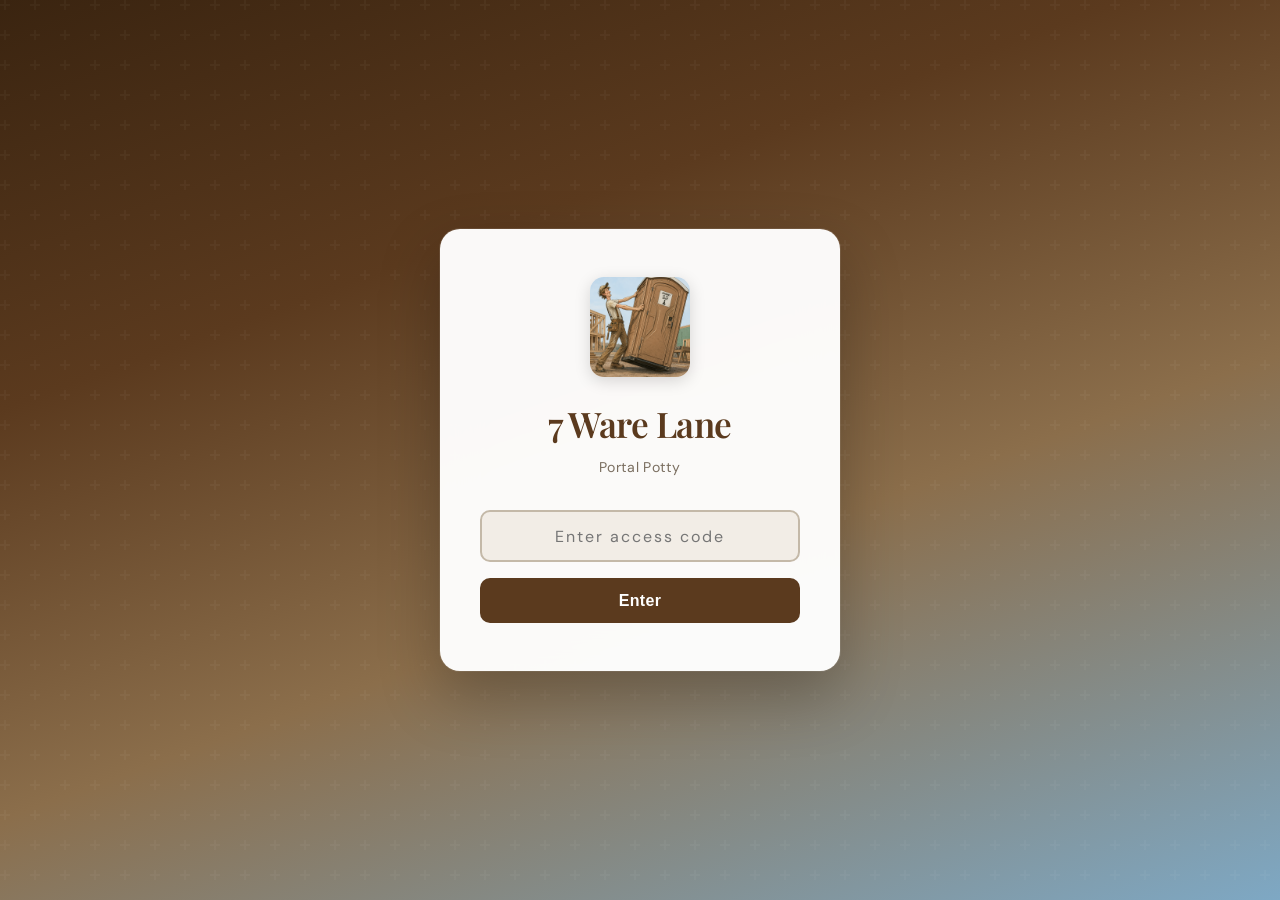
==== commit a0f9718b: "update" ====
--- a/index.html
+++ b/index.html
@@ -3,28 +3,28 @@
 <head>
 <meta charset="UTF-8">
 <meta name="viewport" content="width=device-width, initial-scale=1.0">
-<title>7 Ware Lane — Project Hub</title>
+<title>7 Ware Lane — Portal Potty</title>
 <link rel="preconnect" href="https://fonts.googleapis.com">
 <link rel="preconnect" href="https://fonts.gstatic.com" crossorigin>
 <link href="https://fonts.googleapis.com/css2?family=DM+Sans:ital,opsz,wght@0,9..40,300..700;1,9..40,300..700&family=Playfair+Display:wght@500;600;700&display=swap" rel="stylesheet">
 <script src="https://cdn.jsdelivr.net/npm/@supabase/supabase-js@2/dist/umd/supabase.min.js"></script>
 <style>
   :root {
-    --teal-deep: #14616f;
-    --teal: #1e8a9e;
-    --teal-light: #4db8cc;
-    --teal-pale: #e1f4f8;
-    --green: #3d7f52;
-    --green-light: #5fac75;
-    --green-pale: #e4f3e9;
-    --yellow: #dbb73e;
-    --yellow-light: #ebd06a;
-    --yellow-pale: #fdf6dc;
-    --gray-dark: #1a2024;
-    --gray: #3d4852;
-    --gray-mid: #6b7b86;
-    --gray-light: #c4cdd4;
-    --gray-bg: #f0f3f5;
+    --teal-deep: #5B3A1E;
+    --teal: #8B6E4B;
+    --teal-light: #B89A72;
+    --teal-pale: #F5ECD8;
+    --green: #5C7F5A;
+    --green-light: #7FA47A;
+    --green-pale: #E8F0E4;
+    --yellow: #C9A036;
+    --yellow-light: #DEBB5C;
+    --yellow-pale: #FBF3DC;
+    --gray-dark: #2A2118;
+    --gray: #4A3F34;
+    --gray-mid: #7A6E60;
+    --gray-light: #C4B9A8;
+    --gray-bg: #F2EDE6;
     --white: #ffffff;
     --red: #be3a2e;
     --red-light: #fdecea;
@@ -52,7 +52,7 @@
     display: flex;
     align-items: center;
     justify-content: center;
-    background: linear-gradient(160deg, #0f3d47 0%, var(--teal-deep) 30%, var(--teal) 60%, var(--green) 100%);
+    background: linear-gradient(160deg, #3A2410 0%, var(--teal-deep) 30%, var(--teal) 60%, #7EA8C4 100%);
     position: relative;
     overflow: hidden;
   }
@@ -100,7 +100,7 @@
     border: none; border-radius: 10px; font-size: 1rem; font-weight: 600;
     cursor: pointer; transition: all 0.25s; letter-spacing: 0.3px;
   }
-  .login-box button:hover { background: var(--teal); transform: translateY(-1px); box-shadow: 0 4px 12px rgba(30,138,158,0.3); }
+  .login-box button:hover { background: var(--teal); transform: translateY(-1px); box-shadow: 0 4px 12px rgba(91,58,30,0.3); }
   .login-box button:active { transform: translateY(0); }
   .login-error { color: var(--red); font-size: 0.85rem; margin-top: 0.5rem; display: none; }
 
@@ -110,7 +110,7 @@
 
   /* HEADER */
   .site-header {
-    background: linear-gradient(160deg, #0f3d47 0%, var(--teal-deep) 40%, var(--teal) 80%);
+    background: linear-gradient(160deg, #3A2410 0%, var(--teal-deep) 40%, var(--teal) 80%);
     color: var(--white);
     padding: 1.75rem 2rem 1.5rem;
     position: relative;
@@ -124,6 +124,14 @@
     background: radial-gradient(circle, rgba(255,255,255,0.04) 0%, transparent 70%);
     border-radius: 50%;
     pointer-events: none;
+  }
+  .site-header-inner {
+    display: flex; align-items: center; gap: 1.25rem;
+  }
+  .site-header-mascot {
+    width: 80px; height: 80px; border-radius: 12px;
+    object-fit: cover; border: 2px solid rgba(255,255,255,0.25);
+    flex-shrink: 0; box-shadow: 0 4px 12px rgba(0,0,0,0.2);
   }
   .site-header h1 {
     font-family: 'Playfair Display', Georgia, serif;
@@ -227,6 +235,7 @@
   .section { display: none; animation: fadeIn 0.3s ease; }
   .section.active { display: block; }
   .builder-hidden { display: none !important; }
+  .homeowner-hidden { display: none !important; }
   @keyframes fadeIn {
     from { opacity: 0; transform: translateY(6px); }
     to { opacity: 1; transform: translateY(0); }
@@ -270,7 +279,7 @@
     letter-spacing: 0.15px;
   }
   .btn-primary { background: var(--teal-deep); color: white; }
-  .btn-primary:hover { background: var(--teal); transform: translateY(-1px); box-shadow: 0 3px 10px rgba(30,138,158,0.2); }
+  .btn-primary:hover { background: var(--teal); transform: translateY(-1px); box-shadow: 0 3px 10px rgba(91,58,30,0.2); }
   .btn-primary:active { transform: translateY(0); }
   .btn-primary:disabled { background: var(--gray-light); cursor: not-allowed; transform: none; box-shadow: none; }
   .btn-secondary { background: var(--white); color: var(--gray); border: 1px solid var(--gray-light); }
@@ -546,11 +555,7 @@
     font-size: 0.72rem; font-weight: 600; text-transform: uppercase;
     letter-spacing: 0.3px; color: var(--gray-mid); min-width: 70px;
   }
-  .paint-slot-label .upcharge-tag {
-    font-size: 0.6rem; color: var(--orange); font-weight: 700;
-    background: var(--orange-light); padding: 0.05rem 0.35rem;
-    border-radius: 4px; margin-left: 0.3rem;
-  }
+  /* upcharge-tag removed — no longer used */
   .paint-input {
     background: none; border: 1px solid transparent; padding: 0.2rem 0.4rem;
     font-size: 0.82rem; font-family: inherit; color: var(--gray-dark);
@@ -561,6 +566,13 @@
   .paint-input.paint-name { min-width: 120px; font-weight: 500; }
   .paint-input.paint-code { min-width: 80px; font-family: monospace; font-size: 0.78rem; }
   .paint-input.paint-mfg { min-width: 110px; color: var(--gray-mid); font-size: 0.78rem; }
+  .paint-finish-select {
+    padding: 0.2rem 0.4rem; border: 1px solid transparent; border-radius: 4px;
+    font-size: 0.78rem; font-family: inherit; color: var(--gray-dark);
+    background: none; min-width: 100px; transition: border-color 0.15s; cursor: pointer;
+  }
+  .paint-finish-select:hover { border-color: var(--gray-light); }
+  .paint-finish-select:focus { border-color: var(--teal); outline: none; background: white; }
   .paint-confirm-btn {
     font-size: 0.7rem; padding: 0.2rem 0.5rem; border-radius: 4px;
     border: 1px solid var(--gray-light); background: white; cursor: pointer;
@@ -570,8 +582,8 @@
   .paint-confirm-btn.confirmed { background: var(--green-pale); color: var(--green); border-color: var(--green); font-weight: 600; }
 
   .paint-room-row {
-    display: flex; align-items: center; gap: 0.75rem; padding: 0.55rem 0;
-    border-bottom: 1px solid var(--gray-bg);
+    display: flex; align-items: center; gap: 0.5rem; padding: 0.55rem 0;
+    border-bottom: 1px solid var(--gray-bg); flex-wrap: wrap;
   }
   .paint-room-row:last-child { border-bottom: none; }
   .paint-room-name { flex: 1; font-size: 0.88rem; font-weight: 500; }
@@ -601,6 +613,32 @@
   .paint-summary-dot {
     width: 16px; height: 16px; border-radius: 4px; border: 1px solid rgba(0,0,0,0.1);
   }
+  .art-blocking-row {
+    display: grid; grid-template-columns: 2rem 1fr 5rem 5rem 1fr; gap: 0.5rem;
+    align-items: center; padding: 0.45rem 0; border-bottom: 1px solid var(--gray-bg);
+  }
+  .art-blocking-row:last-child { border-bottom: none; }
+  .art-blocking-num {
+    font-size: 0.75rem; font-weight: 600; color: var(--gray-mid); text-align: center;
+  }
+  .art-blocking-input {
+    background: none; border: 1px solid transparent; padding: 0.3rem 0.5rem;
+    font-size: 0.84rem; font-family: inherit; color: var(--gray-dark);
+    border-radius: 4px; transition: border-color 0.15s; width: 100%;
+  }
+  .art-blocking-input:hover { border-color: var(--gray-light); }
+  .art-blocking-input:focus { border-color: var(--teal); outline: none; background: white; }
+  .art-blocking-input::placeholder { color: var(--gray-light); }
+  .art-blocking-input.dim { font-size: 0.78rem; text-align: center; }
+  .art-blocking-header {
+    display: grid; grid-template-columns: 2rem 1fr 5rem 5rem 1fr; gap: 0.5rem;
+    padding-bottom: 0.4rem; border-bottom: 2px solid var(--gray-bg);
+  }
+  .art-blocking-header span {
+    font-size: 0.72rem; text-transform: uppercase; letter-spacing: 0.4px;
+    color: var(--gray-mid); font-weight: 600;
+  }
+
   .paint-summary-rooms {
     padding-left: 1.6rem; font-size: 0.82rem; color: var(--gray); line-height: 1.6;
   }
@@ -669,6 +707,7 @@
     .site-header { padding: 1.25rem 1rem; }
     .site-header h1 { font-size: 1.5rem; }
     .site-header .subtitle { font-size: 0.8rem; }
+    .site-header-mascot { width: 56px; height: 56px; border-radius: 8px; }
     .header-right { position: static; margin-top: 0.6rem; }
     .nav-tab { padding: 0.7rem 0.85rem; font-size: 0.78rem; }
     .main-content { padding: 1rem 0.75rem 2rem; }
@@ -697,9 +736,9 @@
 <!-- LOGIN -->
 <div class="login-screen" id="loginScreen">
   <div class="login-box">
-    <div style="font-size:2rem;margin-bottom:0.5rem;opacity:0.8;">&#9678;</div>
+    <img src="mascot.jpg" alt="Portal Potty" style="width:100px;height:100px;border-radius:14px;object-fit:cover;margin-bottom:0.75rem;box-shadow:0 4px 16px rgba(0,0,0,0.15);" onerror="this.outerHTML='<div style=\'font-size:2rem;margin-bottom:0.5rem;opacity:0.8;\'>&#9678;</div>'">
     <h1>7 Ware Lane</h1>
-    <p class="login-sub">Project Hub</p>
+    <p class="login-sub">Portal Potty</p>
     <input type="password" id="passwordInput" placeholder="Enter access code" autocomplete="off" onkeydown="if(event.key==='Enter')attemptLogin()">
     <button onclick="attemptLogin()">Enter</button>
     <div class="login-error" id="loginError">Invalid access code. Please try again.</div>
@@ -709,8 +748,13 @@
 <!-- APP -->
 <div class="app" id="app">
   <div class="site-header">
-    <h1>7 Ware Lane</h1>
-    <p class="subtitle">Project Hub</p>
+    <div class="site-header-inner">
+      <img class="site-header-mascot" src="mascot.jpg" alt="Portal Potty mascot" onerror="this.style.display='none'">
+      <div>
+        <h1>7 Ware Lane</h1>
+        <p class="subtitle">Portal Potty</p>
+      </div>
+    </div>
     <div class="phase-badge" id="currentPhaseLabel">Loading...</div>
     <div class="header-right">
       <span class="role-label" id="roleLabel"></span>
@@ -733,9 +777,24 @@
 
     <!-- DASHBOARD -->
     <div class="section active" id="sec-dashboard">
-      <div class="card">
+      <!-- Builder sees full timeline -->
+      <div class="card builder-only">
         <h3 style="margin-bottom:0.75rem;">Project Timeline</h3>
         <div class="timeline-track" id="timelineTrack"></div>
+      </div>
+      <!-- Homeowner sees current-stage card -->
+      <div class="card homeowner-only" id="currentStageCard" style="display:none;">
+        <div style="display:flex;align-items:center;gap:0.75rem;">
+          <div style="width:10px;height:10px;border-radius:50%;background:var(--yellow);box-shadow:0 0 0 4px var(--yellow-pale);flex-shrink:0;"></div>
+          <div>
+            <div style="font-size:0.72rem;color:var(--gray-mid);text-transform:uppercase;letter-spacing:0.5px;">Current Stage</div>
+            <div style="font-size:1.1rem;font-weight:700;color:var(--teal-deep);margin-top:0.15rem;" id="stageName">Loading...</div>
+          </div>
+        </div>
+        <div id="stageNext" style="margin-top:0.6rem;font-size:0.82rem;color:var(--gray-mid);display:none;">
+          <span style="font-size:0.7rem;text-transform:uppercase;letter-spacing:0.3px;">Up Next:</span>
+          <span id="stageNextName" style="font-weight:500;color:var(--gray);margin-left:0.3rem;"></span>
+        </div>
       </div>
       <div style="display:grid;grid-template-columns:1fr 1fr;gap:1rem;margin-bottom:1rem;">
         <div class="card" style="border-left:4px solid var(--teal);">
@@ -854,6 +913,21 @@
 
     <!-- SELECTIONS -->
     <div class="section" id="sec-selections">
+
+      <!-- ART BLOCKING -->
+      <h3 style="margin-bottom:0.75rem;font-size:1.1rem;color:var(--teal-deep);">Art Blocking</h3>
+      <div class="card">
+        <p style="font-size:0.8rem;color:var(--gray-mid);margin-bottom:1rem;">Please indicate where you would like blocking installed for hanging large artwork. Provide the art dimensions (width x height in inches) and the location in the house.</p>
+        <div class="art-blocking-header">
+          <span>#</span>
+          <span>Location</span>
+          <span style="text-align:center;">Width</span>
+          <span style="text-align:center;">Height</span>
+          <span>Notes</span>
+        </div>
+        <div id="artBlockingBody"><div class="loading-overlay"><span class="spinner"></span></div></div>
+      </div>
+
       <div class="admin-panel builder-only">
         <h3>Log a Selection</h3>
         <div style="display:grid;grid-template-columns:1fr 1fr;gap:0.75rem;">
@@ -912,13 +986,13 @@
 
       <div class="card">
         <h3 style="margin-bottom:0.5rem;">Color Palette</h3>
-        <p style="font-size:0.8rem;color:var(--gray-mid);margin-bottom:1rem;">Define up to 5 wall colors (included in contract), plus up to 3 additional colors (upcharge). One trim color.</p>
+        <p style="font-size:0.8rem;color:var(--gray-mid);margin-bottom:1rem;">Define up to 5 wall colors and up to 3 trim colors. Select a finish for each.</p>
         <div id="paintPalette"><div class="loading-overlay"><span class="spinner"></span></div></div>
       </div>
 
       <div class="card" style="margin-top:1rem;">
         <h3 style="margin-bottom:0.5rem;">Room Assignments</h3>
-        <p style="font-size:0.8rem;color:var(--gray-mid);margin-bottom:1rem;">Assign a wall color to each room. Trim color applies throughout.</p>
+        <p style="font-size:0.8rem;color:var(--gray-mid);margin-bottom:1rem;">Assign a wall color to each room. Trim colors are shown in the palette above.</p>
         <div id="paintRooms"><div class="loading-overlay"><span class="spinner"></span></div></div>
       </div>
 
@@ -1085,6 +1159,10 @@
     if (role === 'builder') { el.classList.remove('builder-hidden'); }
     else { el.classList.add('builder-hidden'); }
   });
+  document.querySelectorAll('.homeowner-only').forEach(el => {
+    if (role === 'homeowner') { el.classList.remove('homeowner-hidden'); }
+    else { el.classList.add('homeowner-hidden'); }
+  });
   loadAll();
   setupRealtime();
   requestNotifyPermission();
@@ -1103,7 +1181,7 @@
 //  DATA LOADING
 // ================================================================
 async function loadAll() {
-  await Promise.all([loadPhases(), loadUpdates(), loadDecisions(), loadSelections(), loadPhotos(), loadContacts(), loadLighting(), loadCostNotes(), loadMessages(), loadPaintPalette(), loadPaintRooms()]);
+  await Promise.all([loadPhases(), loadUpdates(), loadDecisions(), loadSelections(), loadPhotos(), loadContacts(), loadLighting(), loadCostNotes(), loadMessages(), loadPaintPalette(), loadPaintRooms(), loadArtBlocking()]);
   renderDashboard();
   loadNotifyEmail();
 }
@@ -1176,6 +1254,7 @@
     })
     .on('postgres_changes', { event: '*', schema: 'public', table: 'hub_paint_palette' }, () => { loadPaintPalette(); })
     .on('postgres_changes', { event: '*', schema: 'public', table: 'hub_paint_rooms' }, () => { loadPaintRooms(); })
+    .on('postgres_changes', { event: '*', schema: 'public', table: 'hub_art_blocking' }, () => { loadArtBlocking(); })
     .subscribe();
 }
 
@@ -1284,7 +1363,11 @@
 function renderTimeline() {
   const track = document.getElementById('timelineTrack');
   const cur = phases.find(p => p.status === 'current');
+  const curIdx = cur ? phases.indexOf(cur) : -1;
+  const completed = phases.filter(p => p.status === 'completed').length;
   document.getElementById('currentPhaseLabel').textContent = cur ? 'Currently: ' + cur.name : 'In Progress';
+
+  // Full timeline (builder)
   track.innerHTML = phases.map((p, i) => {
     const conn = i < phases.length - 1 ? `<div class="timeline-connector ${p.status}"></div>` : '';
     const clickable = role === 'builder' ? ' clickable' : '';
@@ -1295,6 +1378,21 @@
       <div class="timeline-label${p.status === 'current' ? ' current' : ''}">${p.name}</div>
     </div>`;
   }).join('');
+
+  // Current-stage card (homeowner)
+  const stageCard = document.getElementById('currentStageCard');
+  if (stageCard && role === 'homeowner') {
+    stageCard.style.display = '';
+    document.getElementById('stageName').textContent = cur ? cur.name : 'In Progress';
+    const nextPhase = curIdx >= 0 && curIdx < phases.length - 1 ? phases[curIdx + 1] : null;
+    const nextEl = document.getElementById('stageNext');
+    if (nextPhase) {
+      nextEl.style.display = '';
+      document.getElementById('stageNextName').textContent = nextPhase.name;
+    } else {
+      nextEl.style.display = 'none';
+    }
+  }
 }
 
 async function cyclePhase(id) {
@@ -1939,6 +2037,49 @@
 function escAttr(s) { return s ? s.replace(/"/g, '&quot;').replace(/'/g, '&#39;') : ''; }
 
 // ================================================================
+//  ART BLOCKING
+// ================================================================
+let artBlocking = [];
+
+async function loadArtBlocking() {
+  const { data } = await sb.from('hub_art_blocking').select('*').order('sort_order');
+  if (data) { artBlocking = data; renderArtBlocking(); }
+}
+
+function renderArtBlocking() {
+  const el = document.getElementById('artBlockingBody');
+  if (!artBlocking.length) {
+    el.innerHTML = '<p style="color:var(--gray-mid);font-size:0.85rem;padding:0.5rem 0;">No rows configured.</p>';
+    return;
+  }
+  el.innerHTML = artBlocking.map((row, i) => `
+    <div class="art-blocking-row">
+      <div class="art-blocking-num">${i + 1}</div>
+      <input class="art-blocking-input" placeholder="e.g., Living room south wall" value="${escAttr(row.location || '')}" onchange="updateArtBlocking('${row.id}','location',this.value)">
+      <input class="art-blocking-input dim" type="number" min="0" placeholder="W&quot;" value="${row.art_width != null ? row.art_width : ''}" onchange="updateArtBlocking('${row.id}','art_width',this.value)">
+      <input class="art-blocking-input dim" type="number" min="0" placeholder="H&quot;" value="${row.art_height != null ? row.art_height : ''}" onchange="updateArtBlocking('${row.id}','art_height',this.value)">
+      <input class="art-blocking-input" placeholder="Notes" value="${escAttr(row.notes || '')}" onchange="updateArtBlocking('${row.id}','notes',this.value)">
+    </div>
+  `).join('');
+}
+
+let artBlockingTimers = {};
+function updateArtBlocking(id, field, value) {
+  clearTimeout(artBlockingTimers[id + field]);
+  artBlockingTimers[id + field] = setTimeout(async () => {
+    const update = {};
+    if (field === 'art_width' || field === 'art_height') {
+      update[field] = value === '' ? null : parseFloat(value);
+    } else {
+      update[field] = value || null;
+    }
+    await sb.from('hub_art_blocking').update(update).eq('id', id);
+    const row = artBlocking.find(r => r.id === id);
+    if (row) { row[field] = update[field]; }
+  }, 500);
+}
+
+// ================================================================
 //  PAINT SELECTIONS
 // ================================================================
 let paintPalette = [];
@@ -1965,11 +2106,14 @@
   const trim = paintPalette.filter(p => p.slot_type === 'trim');
 
   let html = '';
-  walls.forEach((slot, i) => {
+  walls.forEach(slot => {
     html += paintSlotRow(slot, `Wall Color ${slot.slot_number}`);
   });
+  if (trim.length) {
+    html += '<div style="border-top:1px solid var(--gray-bg);margin:0.75rem 0;"></div>';
+  }
   trim.forEach(slot => {
-    html += paintSlotRow(slot, 'Trim Color');
+    html += paintSlotRow(slot, `Trim Color ${slot.slot_number}`);
   });
 
   el.innerHTML = html;
@@ -1977,19 +2121,26 @@
 
 function paintSlotRow(slot, label) {
   const hex = slot.hex_value || '#ffffff';
-  const upcharge = slot.is_upcharge ? '<span class="upcharge-tag">upcharge</span>' : '';
   const confirmedClass = slot.confirmed ? ' confirmed' : '';
   const confirmedText = slot.confirmed ? 'Confirmed' : 'Confirm';
+  const finishOptions = ['flat/matte', 'eggshell', 'satin', 'semi-gloss', 'high-gloss'];
+  const finishHtml = finishOptions.map(f =>
+    `<option value="${f}"${slot.finish === f ? ' selected' : ''}>${f.charAt(0).toUpperCase() + f.slice(1)}</option>`
+  ).join('');
 
   return `<div class="paint-slot" data-slot-id="${slot.id}">
     <div class="paint-swatch" style="background:${hex};" title="Click to pick color">
       <input type="color" value="${hex}" onchange="updatePaintSlot('${slot.id}','hex_value',this.value)">
     </div>
     <div class="paint-slot-info">
-      <div class="paint-slot-label">${label} ${upcharge}</div>
+      <div class="paint-slot-label">${label}</div>
       <input class="paint-input paint-name" placeholder="Color name" value="${escAttr(slot.color_name || '')}" onchange="updatePaintSlot('${slot.id}','color_name',this.value)">
       <input class="paint-input paint-code" placeholder="Code" value="${escAttr(slot.paint_code || '')}" onchange="updatePaintSlot('${slot.id}','paint_code',this.value)">
       <input class="paint-input paint-mfg" placeholder="Manufacturer" value="${escAttr(slot.manufacturer || '')}" onchange="updatePaintSlot('${slot.id}','manufacturer',this.value)">
+      <select class="paint-finish-select" onchange="updatePaintSlot('${slot.id}','finish',this.value)">
+        <option value="">Finish...</option>
+        ${finishHtml}
+      </select>
       <button class="paint-confirm-btn${confirmedClass}" onclick="confirmPaintSlot('${slot.id}', ${!slot.confirmed})">${confirmedText}</button>
     </div>
   </div>`;
@@ -2029,36 +2180,64 @@
     return;
   }
 
-  // Build color options from palette (only wall colors with a name)
-  const defined = paintPalette.filter(p => p.slot_type === 'wall' && p.color_name);
-
-  el.innerHTML = paintRooms.map(room => {
-    const assigned = paintPalette.find(p => p.id === room.palette_id);
-    const dotColor = assigned ? (assigned.hex_value || '#ddd') : '#ddd';
-
-    const opts = defined.map(p => {
+  // Build color options from palette
+  const wallColors = paintPalette.filter(p => p.slot_type === 'wall' && p.color_name);
+  const trimColors = paintPalette.filter(p => p.slot_type === 'trim' && p.color_name);
+
+  // Header row
+  let html = '<div class="paint-room-row" style="border-bottom:2px solid var(--gray-bg);padding-bottom:0.4rem;">';
+  html += '<div style="width:20px;"></div>';
+  html += '<div class="paint-room-name" style="font-size:0.72rem;text-transform:uppercase;letter-spacing:0.4px;color:var(--gray-mid);font-weight:600;">Room</div>';
+  html += '<div style="min-width:160px;font-size:0.72rem;text-transform:uppercase;letter-spacing:0.4px;color:var(--gray-mid);font-weight:600;">Wall Color</div>';
+  html += '<div style="width:20px;"></div>';
+  html += '<div style="min-width:160px;font-size:0.72rem;text-transform:uppercase;letter-spacing:0.4px;color:var(--gray-mid);font-weight:600;">Trim Color</div>';
+  html += '<div style="min-width:100px;font-size:0.72rem;text-transform:uppercase;letter-spacing:0.4px;color:var(--gray-mid);font-weight:600;">Notes</div>';
+  html += '</div>';
+
+  html += paintRooms.map(room => {
+    // Wall color
+    const wallAssigned = paintPalette.find(p => p.id === room.palette_id);
+    const wallDot = wallAssigned ? (wallAssigned.hex_value || '#ddd') : '#ddd';
+    const wallOpts = wallColors.map(p => {
       const sel = room.palette_id === p.id ? ' selected' : '';
-      return `<option value="${p.id}"${sel}>${esc(p.color_name)}${p.paint_code ? ' (' + esc(p.paint_code) + ')' : ''}${p.is_upcharge ? ' *' : ''}</option>`;
+      return `<option value="${p.id}"${sel}>${esc(p.color_name)}${p.paint_code ? ' (' + esc(p.paint_code) + ')' : ''}</option>`;
     }).join('');
 
+    // Trim color
+    const trimAssigned = paintPalette.find(p => p.id === room.trim_palette_id);
+    const trimDot = trimAssigned ? (trimAssigned.hex_value || '#ddd') : '#ddd';
+    const trimOpts = trimColors.map(p => {
+      const sel = room.trim_palette_id === p.id ? ' selected' : '';
+      return `<option value="${p.id}"${sel}>${esc(p.color_name)}${p.paint_code ? ' (' + esc(p.paint_code) + ')' : ''}</option>`;
+    }).join('');
+
     return `<div class="paint-room-row">
-      <div class="paint-room-dot" style="background:${dotColor};"></div>
+      <div class="paint-room-dot" style="background:${wallDot};"></div>
       <div class="paint-room-name">${esc(room.room_name)}</div>
-      <select class="paint-room-select" onchange="updatePaintRoom('${room.id}',this.value)">
-        <option value="">-- select --</option>
-        ${opts}
+      <select class="paint-room-select" onchange="updatePaintRoom('${room.id}','palette_id',this.value)">
+        <option value="">-- wall --</option>
+        ${wallOpts}
+      </select>
+      <div class="paint-room-dot" style="background:${trimDot};border:1px solid #ccc;"></div>
+      <select class="paint-room-select" onchange="updatePaintRoom('${room.id}','trim_palette_id',this.value)">
+        <option value="">-- trim --</option>
+        ${trimOpts}
       </select>
       <input class="paint-room-note" placeholder="Notes" value="${escAttr(room.notes || '')}" onchange="updatePaintRoomNote('${room.id}',this.value)">
     </div>`;
   }).join('');
+
+  el.innerHTML = html;
 }
 
 let paintRoomTimer = {};
-async function updatePaintRoom(id, paletteId) {
+async function updatePaintRoom(id, field, paletteId) {
   const val = paletteId || null;
-  await sb.from('hub_paint_rooms').update({ palette_id: val }).eq('id', id);
+  const update = {};
+  update[field] = val;
+  await sb.from('hub_paint_rooms').update(update).eq('id', id);
   const room = paintRooms.find(r => r.id === id);
-  if (room) { room.palette_id = val; renderPaintRooms(); renderPaintSummary(); }
+  if (room) { room[field] = val; renderPaintRooms(); renderPaintSummary(); }
 }
 
 async function updatePaintRoomNote(id, value) {
@@ -2074,61 +2253,89 @@
   const el = document.getElementById('paintSummary');
   if (!paintPalette.length) { el.innerHTML = ''; return; }
 
-  // Group rooms by palette_id
-  const groups = {};
+  // Group rooms by wall palette_id
+  const wallGroups = {};
   paintRooms.forEach(room => {
     if (!room.palette_id) return;
-    if (!groups[room.palette_id]) groups[room.palette_id] = [];
-    groups[room.palette_id].push(room);
+    if (!wallGroups[room.palette_id]) wallGroups[room.palette_id] = [];
+    wallGroups[room.palette_id].push(room);
   });
 
-  const unassigned = paintRooms.filter(r => !r.palette_id);
+  // Group rooms by trim palette_id
+  const trimGroups = {};
+  paintRooms.forEach(room => {
+    if (!room.trim_palette_id) return;
+    if (!trimGroups[room.trim_palette_id]) trimGroups[room.trim_palette_id] = [];
+    trimGroups[room.trim_palette_id].push(room);
+  });
+
+  const wallUnassigned = paintRooms.filter(r => !r.palette_id);
+  const trimUnassigned = paintRooms.filter(r => !r.trim_palette_id);
 
   // Wall colors
   const walls = paintPalette.filter(p => p.slot_type === 'wall' && p.color_name);
-  const trim = paintPalette.find(p => p.slot_type === 'trim' && p.color_name);
-
-  if (!walls.length && !trim) {
+  const trims = paintPalette.filter(p => p.slot_type === 'trim' && p.color_name);
+
+  if (!walls.length && !trims.length) {
     el.innerHTML = '<p style="color:var(--gray-mid);font-size:0.85rem;">Define colors in the palette above to see the summary.</p>';
     return;
   }
 
   let html = '';
 
-  walls.forEach(color => {
-    const rooms = groups[color.id] || [];
-    const hex = color.hex_value || '#ddd';
-    const upchargeNote = color.is_upcharge ? ' <span style="font-size:0.72rem;color:var(--amber);font-weight:600;">(upcharge)</span>' : '';
-    html += `<div class="paint-summary-group">
-      <div class="paint-summary-color">
-        <span class="paint-summary-dot" style="background:${hex};"></span>
-        <strong>${esc(color.color_name)}</strong>
-        ${color.paint_code ? '<span style="font-size:0.78rem;color:var(--gray-mid);margin-left:0.3rem;">' + esc(color.paint_code) + '</span>' : ''}
-        ${upchargeNote}
-      </div>
-      <div class="paint-summary-rooms">
-        ${rooms.length ? rooms.map(r => esc(r.room_name)).join(' &middot; ') : '<span style="color:var(--gray-mid);font-style:italic;">No rooms assigned</span>'}
-      </div>
-    </div>`;
-  });
-
-  if (trim) {
-    const hex = trim.hex_value || '#ddd';
-    html += `<div class="paint-summary-group">
-      <div class="paint-summary-color">
-        <span class="paint-summary-dot" style="background:${hex};border:1px solid #ccc;"></span>
-        <strong>${esc(trim.color_name)}</strong>
-        ${trim.paint_code ? '<span style="font-size:0.78rem;color:var(--gray-mid);margin-left:0.3rem;">' + esc(trim.paint_code) + '</span>' : ''}
-        <span style="font-size:0.72rem;color:var(--teal);font-weight:600;margin-left:0.3rem;">TRIM &mdash; all rooms</span>
-      </div>
-    </div>`;
-  }
-
-  if (unassigned.length) {
-    html += `<div class="paint-summary-group" style="margin-top:0.5rem;padding-top:0.5rem;border-top:1px dashed var(--gray-light);">
-      <div style="font-size:0.78rem;color:var(--amber);font-weight:600;">Unassigned Rooms</div>
-      <div class="paint-summary-rooms">${unassigned.map(r => esc(r.room_name)).join(' &middot; ')}</div>
-    </div>`;
+  if (walls.length) {
+    html += '<div style="font-size:0.72rem;text-transform:uppercase;letter-spacing:0.4px;color:var(--gray-mid);font-weight:600;margin-bottom:0.4rem;">Wall Colors</div>';
+    walls.forEach(color => {
+      const rooms = wallGroups[color.id] || [];
+      const hex = color.hex_value || '#ddd';
+      const finishNote = color.finish ? ' <span style="font-size:0.72rem;color:var(--gray-mid);">(' + esc(color.finish) + ')</span>' : '';
+      html += `<div class="paint-summary-group">
+        <div class="paint-summary-color">
+          <span class="paint-summary-dot" style="background:${hex};"></span>
+          <strong>${esc(color.color_name)}</strong>
+          ${color.paint_code ? '<span style="font-size:0.78rem;color:var(--gray-mid);margin-left:0.3rem;">' + esc(color.paint_code) + '</span>' : ''}
+          ${finishNote}
+        </div>
+        <div class="paint-summary-rooms">
+          ${rooms.length ? rooms.map(r => esc(r.room_name)).join(' &middot; ') : '<span style="color:var(--gray-mid);font-style:italic;">No rooms assigned</span>'}
+        </div>
+      </div>`;
+    });
+
+    if (wallUnassigned.length) {
+      html += `<div class="paint-summary-group" style="margin-top:0.3rem;">
+        <div style="font-size:0.75rem;color:var(--orange);font-weight:600;">Unassigned (wall)</div>
+        <div class="paint-summary-rooms">${wallUnassigned.map(r => esc(r.room_name)).join(' &middot; ')}</div>
+      </div>`;
+    }
+  }
+
+  if (trims.length) {
+    html += '<div style="border-top:1px solid var(--gray-bg);margin:0.75rem 0;"></div>';
+    html += '<div style="font-size:0.72rem;text-transform:uppercase;letter-spacing:0.4px;color:var(--gray-mid);font-weight:600;margin-bottom:0.4rem;">Trim Colors</div>';
+    trims.forEach(trim => {
+      const rooms = trimGroups[trim.id] || [];
+      const hex = trim.hex_value || '#ddd';
+      const finishNote = trim.finish ? ' <span style="font-size:0.72rem;color:var(--gray-mid);">(' + esc(trim.finish) + ')</span>' : '';
+      html += `<div class="paint-summary-group">
+        <div class="paint-summary-color">
+          <span class="paint-summary-dot" style="background:${hex};border:1px solid #ccc;"></span>
+          <strong>${esc(trim.color_name)}</strong>
+          ${trim.paint_code ? '<span style="font-size:0.78rem;color:var(--gray-mid);margin-left:0.3rem;">' + esc(trim.paint_code) + '</span>' : ''}
+          ${finishNote}
+        </div>
+        <div class="paint-summary-rooms">
+          ${rooms.length ? rooms.map(r => esc(r.room_name)).join(' &middot; ') : '<span style="color:var(--gray-mid);font-style:italic;">No rooms assigned</span>'}
+        </div>
+      </div>`;
+    });
+
+    if (trimUnassigned.length) {
+      html += `<div class="paint-summary-group" style="margin-top:0.3rem;">
+        <div style="font-size:0.75rem;color:var(--orange);font-weight:600;">Unassigned (trim)</div>
+        <div class="paint-summary-rooms">${trimUnassigned.map(r => esc(r.room_name)).join(' &middot; ')}</div>
+      </div>`;
+    }
   }
 
   el.innerHTML = html;
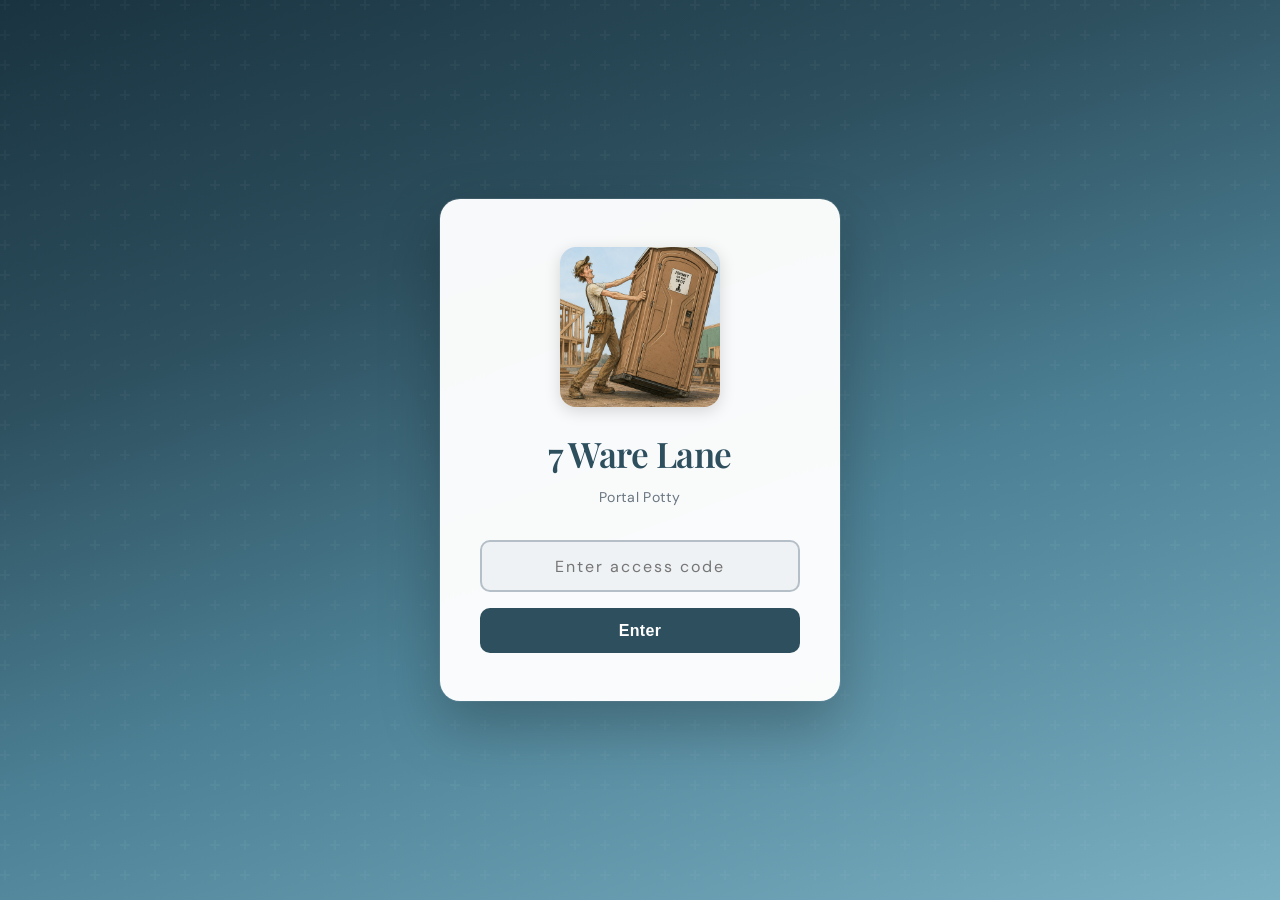
==== commit 3a7e3cb4: "update" ====
--- a/index.html
+++ b/index.html
@@ -10,21 +10,21 @@
 <script src="https://cdn.jsdelivr.net/npm/@supabase/supabase-js@2/dist/umd/supabase.min.js"></script>
 <style>
   :root {
-    --teal-deep: #5B3A1E;
-    --teal: #8B6E4B;
-    --teal-light: #B89A72;
-    --teal-pale: #F5ECD8;
+    --teal-deep: #2D4F5E;
+    --teal: #4D8296;
+    --teal-light: #7BAFC2;
+    --teal-pale: #E3EFF5;
     --green: #5C7F5A;
     --green-light: #7FA47A;
     --green-pale: #E8F0E4;
     --yellow: #C9A036;
     --yellow-light: #DEBB5C;
     --yellow-pale: #FBF3DC;
-    --gray-dark: #2A2118;
-    --gray: #4A3F34;
-    --gray-mid: #7A6E60;
-    --gray-light: #C4B9A8;
-    --gray-bg: #F2EDE6;
+    --gray-dark: #252A2E;
+    --gray: #414850;
+    --gray-mid: #6B7680;
+    --gray-light: #B5BFC8;
+    --gray-bg: #EFF2F4;
     --white: #ffffff;
     --red: #be3a2e;
     --red-light: #fdecea;
@@ -52,7 +52,7 @@
     display: flex;
     align-items: center;
     justify-content: center;
-    background: linear-gradient(160deg, #3A2410 0%, var(--teal-deep) 30%, var(--teal) 60%, #7EA8C4 100%);
+    background: linear-gradient(160deg, #1A3340 0%, var(--teal-deep) 30%, var(--teal) 60%, #7BAFC2 100%);
     position: relative;
     overflow: hidden;
   }
@@ -100,7 +100,7 @@
     border: none; border-radius: 10px; font-size: 1rem; font-weight: 600;
     cursor: pointer; transition: all 0.25s; letter-spacing: 0.3px;
   }
-  .login-box button:hover { background: var(--teal); transform: translateY(-1px); box-shadow: 0 4px 12px rgba(91,58,30,0.3); }
+  .login-box button:hover { background: var(--teal); transform: translateY(-1px); box-shadow: 0 4px 12px rgba(45,79,94,0.3); }
   .login-box button:active { transform: translateY(0); }
   .login-error { color: var(--red); font-size: 0.85rem; margin-top: 0.5rem; display: none; }
 
@@ -110,7 +110,7 @@
 
   /* HEADER */
   .site-header {
-    background: linear-gradient(160deg, #3A2410 0%, var(--teal-deep) 40%, var(--teal) 80%);
+    background: linear-gradient(160deg, #1A3340 0%, var(--teal-deep) 40%, var(--teal) 80%);
     color: var(--white);
     padding: 1.75rem 2rem 1.5rem;
     position: relative;
@@ -129,7 +129,7 @@
     display: flex; align-items: center; gap: 1.25rem;
   }
   .site-header-mascot {
-    width: 80px; height: 80px; border-radius: 12px;
+    width: 130px; height: 130px; border-radius: 14px;
     object-fit: cover; border: 2px solid rgba(255,255,255,0.25);
     flex-shrink: 0; box-shadow: 0 4px 12px rgba(0,0,0,0.2);
   }
@@ -279,7 +279,7 @@
     letter-spacing: 0.15px;
   }
   .btn-primary { background: var(--teal-deep); color: white; }
-  .btn-primary:hover { background: var(--teal); transform: translateY(-1px); box-shadow: 0 3px 10px rgba(91,58,30,0.2); }
+  .btn-primary:hover { background: var(--teal); transform: translateY(-1px); box-shadow: 0 3px 10px rgba(45,79,94,0.2); }
   .btn-primary:active { transform: translateY(0); }
   .btn-primary:disabled { background: var(--gray-light); cursor: not-allowed; transform: none; box-shadow: none; }
   .btn-secondary { background: var(--white); color: var(--gray); border: 1px solid var(--gray-light); }
@@ -707,7 +707,7 @@
     .site-header { padding: 1.25rem 1rem; }
     .site-header h1 { font-size: 1.5rem; }
     .site-header .subtitle { font-size: 0.8rem; }
-    .site-header-mascot { width: 56px; height: 56px; border-radius: 8px; }
+    .site-header-mascot { width: 90px; height: 90px; border-radius: 10px; }
     .header-right { position: static; margin-top: 0.6rem; }
     .nav-tab { padding: 0.7rem 0.85rem; font-size: 0.78rem; }
     .main-content { padding: 1rem 0.75rem 2rem; }
@@ -736,7 +736,7 @@
 <!-- LOGIN -->
 <div class="login-screen" id="loginScreen">
   <div class="login-box">
-    <img src="mascot.jpg" alt="Portal Potty" style="width:100px;height:100px;border-radius:14px;object-fit:cover;margin-bottom:0.75rem;box-shadow:0 4px 16px rgba(0,0,0,0.15);" onerror="this.outerHTML='<div style=\'font-size:2rem;margin-bottom:0.5rem;opacity:0.8;\'>&#9678;</div>'">
+    <img src="mascot.jpg" alt="Portal Potty" style="width:160px;height:160px;border-radius:16px;object-fit:cover;margin-bottom:0.75rem;box-shadow:0 4px 16px rgba(0,0,0,0.15);" onerror="this.outerHTML='<div style=\'font-size:2rem;margin-bottom:0.5rem;opacity:0.8;\'>&#9678;</div>'">
     <h1>7 Ware Lane</h1>
     <p class="login-sub">Portal Potty</p>
     <input type="password" id="passwordInput" placeholder="Enter access code" autocomplete="off" onkeydown="if(event.key==='Enter')attemptLogin()">
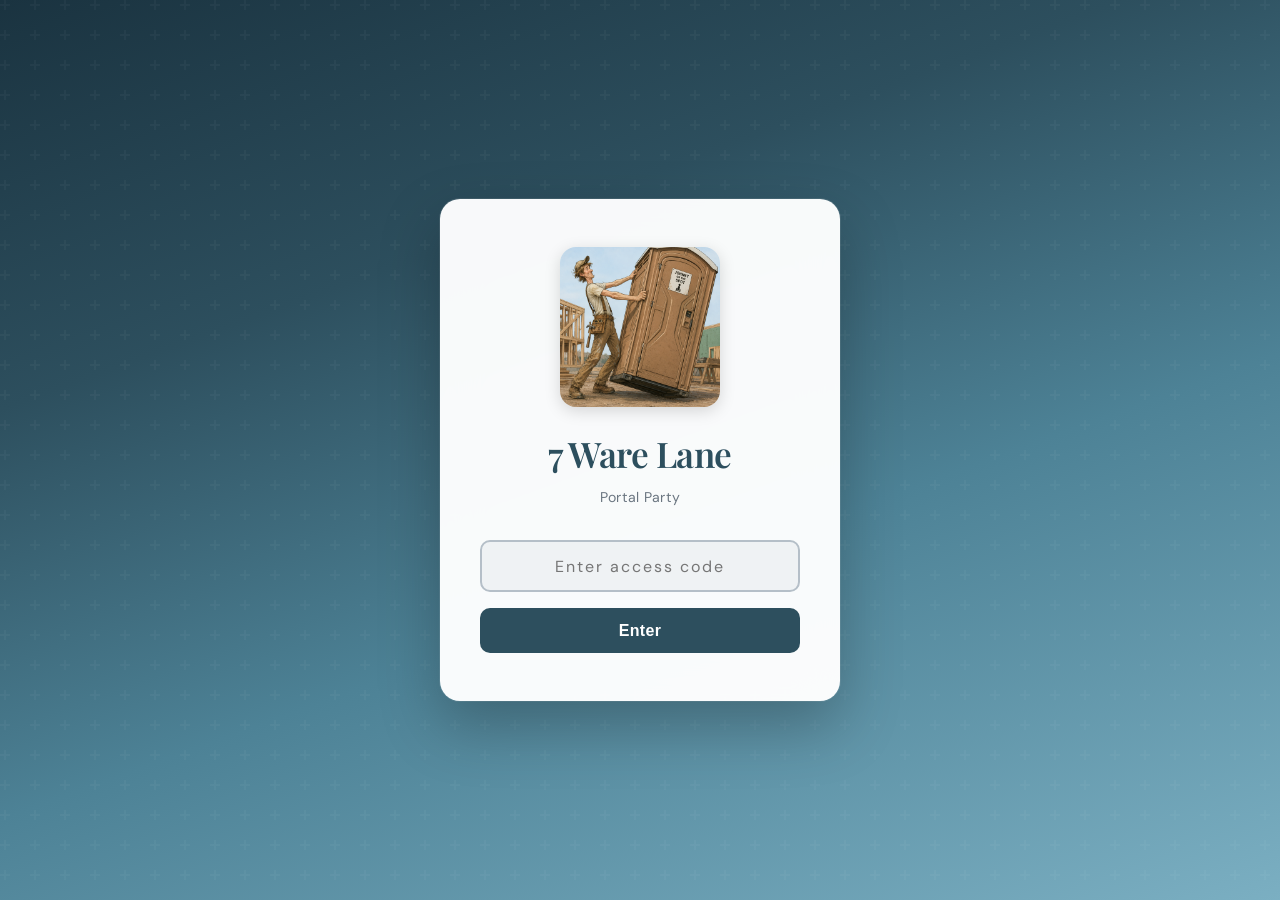
==== commit 02013f29: "update" ====
--- a/index.html
+++ b/index.html
@@ -3,7 +3,7 @@
 <head>
 <meta charset="UTF-8">
 <meta name="viewport" content="width=device-width, initial-scale=1.0">
-<title>7 Ware Lane — Portal Potty</title>
+<title>7 Ware Lane — Portal Party</title>
 <link rel="preconnect" href="https://fonts.googleapis.com">
 <link rel="preconnect" href="https://fonts.gstatic.com" crossorigin>
 <link href="https://fonts.googleapis.com/css2?family=DM+Sans:ital,opsz,wght@0,9..40,300..700;1,9..40,300..700&family=Playfair+Display:wght@500;600;700&display=swap" rel="stylesheet">
@@ -367,6 +367,34 @@
   }
   .update-photo:hover { transform: scale(1.03); box-shadow: var(--shadow-md); }
 
+  /* COMMENTS ON UPDATES */
+  .update-comments { margin-top: 0.75rem; border-top: 1px solid var(--gray-bg); padding-top: 0.5rem; }
+  .update-comment {
+    display: flex; gap: 0.5rem; padding: 0.4rem 0; font-size: 0.82rem; line-height: 1.5;
+  }
+  .comment-role {
+    font-size: 0.68rem; font-weight: 700; text-transform: uppercase; letter-spacing: 0.3px;
+    padding: 0.1rem 0.4rem; border-radius: 8px; white-space: nowrap; height: fit-content; margin-top: 0.15rem;
+  }
+  .comment-role.builder { background: var(--teal-pale); color: var(--teal-deep); }
+  .comment-role.homeowner { background: var(--green-pale); color: var(--green); }
+  .comment-body { color: var(--gray); white-space: pre-wrap; }
+  .comment-time { font-size: 0.68rem; color: var(--gray-light); margin-left: auto; white-space: nowrap; margin-top: 0.15rem; }
+  .comment-form { display: flex; gap: 0.4rem; margin-top: 0.5rem; }
+  .comment-input {
+    flex: 1; border: 1px solid var(--gray-light); border-radius: var(--radius-sm);
+    padding: 0.35rem 0.6rem; font-size: 0.82rem; font-family: inherit; resize: none;
+    min-height: 1.8rem; max-height: 4rem;
+  }
+  .comment-input:focus { outline: none; border-color: var(--teal); }
+  .comment-submit {
+    background: var(--teal); color: white; border: none; border-radius: var(--radius-sm);
+    padding: 0.35rem 0.7rem; font-size: 0.78rem; cursor: pointer; font-weight: 600; white-space: nowrap;
+  }
+  .comment-submit:hover { background: var(--teal-deep); }
+  .comment-toggle { font-size: 0.76rem; color: var(--teal); cursor: pointer; margin-top: 0.4rem; background: none; border: none; padding: 0; font-family: inherit; }
+  .comment-toggle:hover { text-decoration: underline; }
+
   /* DECISION CARDS */
   .decision-card {
     border: 1px solid rgba(0,0,0,0.06); border-radius: var(--radius); padding: 1.35rem;
@@ -736,9 +764,9 @@
 <!-- LOGIN -->
 <div class="login-screen" id="loginScreen">
   <div class="login-box">
-    <img src="mascot.jpg" alt="Portal Potty" style="width:160px;height:160px;border-radius:16px;object-fit:cover;margin-bottom:0.75rem;box-shadow:0 4px 16px rgba(0,0,0,0.15);" onerror="this.outerHTML='<div style=\'font-size:2rem;margin-bottom:0.5rem;opacity:0.8;\'>&#9678;</div>'">
+    <img src="mascot.jpg" alt="Portal Party" style="width:160px;height:160px;border-radius:16px;object-fit:cover;margin-bottom:0.75rem;box-shadow:0 4px 16px rgba(0,0,0,0.15);" onerror="this.outerHTML='<div style=\'font-size:2rem;margin-bottom:0.5rem;opacity:0.8;\'>&#9678;</div>'">
     <h1>7 Ware Lane</h1>
-    <p class="login-sub">Portal Potty</p>
+    <p class="login-sub">Portal Party</p>
     <input type="password" id="passwordInput" placeholder="Enter access code" autocomplete="off" onkeydown="if(event.key==='Enter')attemptLogin()">
     <button onclick="attemptLogin()">Enter</button>
     <div class="login-error" id="loginError">Invalid access code. Please try again.</div>
@@ -749,10 +777,10 @@
 <div class="app" id="app">
   <div class="site-header">
     <div class="site-header-inner">
-      <img class="site-header-mascot" src="mascot.jpg" alt="Portal Potty mascot" onerror="this.style.display='none'">
+      <img class="site-header-mascot" src="mascot.jpg" alt="Portal Party mascot" onerror="this.style.display='none'">
       <div>
         <h1>7 Ware Lane</h1>
-        <p class="subtitle">Portal Potty</p>
+        <p class="subtitle">Portal Party</p>
       </div>
     </div>
     <div class="phase-badge" id="currentPhaseLabel">Loading...</div>
@@ -764,7 +792,7 @@
 
   <div class="nav-bar">
     <div class="nav-tab active" data-section="dashboard" onclick="showSection('dashboard',this)">Dashboard</div>
-    <div class="nav-tab" data-section="updates" onclick="showSection('updates',this)">Updates <span class="badge" id="updatesBadge" style="display:none">0</span></div>
+    <div class="nav-tab" data-section="updates" onclick="showSection('updates',this)">Iggy's Updates <span class="badge" id="updatesBadge" style="display:none">0</span></div>
     <div class="nav-tab" data-section="decisions" onclick="showSection('decisions',this)">Decisions <span class="badge" id="decisionBadge" style="display:none">0</span></div>
     <div class="nav-tab" data-section="selections" onclick="showSection('selections',this)">Selections</div>
     <div class="nav-tab" data-section="photos" onclick="showSection('photos',this)">Photos</div>
@@ -833,12 +861,8 @@
       <div class="admin-panel builder-only">
         <h3>Post an Update</h3>
         <div class="form-group">
-          <label>Phase</label>
-          <select class="form-select phase-select" id="updatePhase"></select>
-        </div>
-        <div class="form-group">
           <label>Update</label>
-          <textarea class="form-textarea" id="updateText" placeholder="What happened today? What's coming up next?"></textarea>
+          <textarea class="form-textarea" id="updateText" placeholder="What's happening this week? What's coming up next?"></textarea>
         </div>
         <div class="form-group">
           <label>Photos (optional)</label>
@@ -1112,6 +1136,7 @@
 let role = null; // 'builder' or 'homeowner'
 let phases = [];
 let updates = [];
+let updateComments = {}; // keyed by update_id
 let decisions = [];
 let selections = [];
 let photos = [];
@@ -1181,7 +1206,7 @@
 //  DATA LOADING
 // ================================================================
 async function loadAll() {
-  await Promise.all([loadPhases(), loadUpdates(), loadDecisions(), loadSelections(), loadPhotos(), loadContacts(), loadLighting(), loadCostNotes(), loadMessages(), loadPaintPalette(), loadPaintRooms(), loadArtBlocking()]);
+  await Promise.all([loadPhases(), loadUpdates(), loadUpdateComments(), loadDecisions(), loadSelections(), loadPhotos(), loadContacts(), loadLighting(), loadCostNotes(), loadMessages(), loadPaintPalette(), loadPaintRooms(), loadArtBlocking()]);
   renderDashboard();
   loadNotifyEmail();
 }
@@ -1255,6 +1280,7 @@
     .on('postgres_changes', { event: '*', schema: 'public', table: 'hub_paint_palette' }, () => { loadPaintPalette(); })
     .on('postgres_changes', { event: '*', schema: 'public', table: 'hub_paint_rooms' }, () => { loadPaintRooms(); })
     .on('postgres_changes', { event: '*', schema: 'public', table: 'hub_art_blocking' }, () => { loadArtBlocking(); })
+    .on('postgres_changes', { event: '*', schema: 'public', table: 'hub_update_comments' }, () => { loadUpdateComments().then(() => renderUpdates()); })
     .subscribe();
 }
 
@@ -1449,12 +1475,11 @@
   const btn = document.getElementById('postUpdateBtn');
   btn.disabled = true; btn.textContent = 'Posting...';
 
-  const phaseId = document.getElementById('updatePhase').value;
   const pinned = document.getElementById('updatePinned').checked;
   const fileInput = document.getElementById('updatePhotos');
 
   // Insert update
-  const { data: upd, error } = await sb.from('hub_updates').insert({ phase_id: phaseId, body, pinned }).select().single();
+  const { data: upd, error } = await sb.from('hub_updates').insert({ body, pinned }).select().single();
   if (error) { alert('Error posting update'); btn.disabled = false; btn.textContent = 'Post Update'; return; }
 
   // Upload photos
@@ -1466,7 +1491,7 @@
         const { data: urlData } = sb.storage.from('hub-photos').getPublicUrl(path);
         await sb.from('hub_photos').insert({
           update_id: upd.id, storage_path: path, url: urlData.publicUrl,
-          room: '', phase_id: phaseId, caption: body.slice(0, 80)
+          room: '', caption: body.slice(0, 80)
         });
       }
     }
@@ -1494,19 +1519,20 @@
   });
 
   feed.innerHTML = sorted.map(u => {
-    const phaseName = (phases.find(p => p.id === u.phase_id) || {}).name || '';
     const uPhotos = photos.filter(p => p.update_id === u.id);
     const photosHtml = uPhotos.map(p => `<img class="update-photo" src="${p.url}" onclick="openLightbox('${p.url}')" alt="photo">`).join('');
     const del = role === 'builder' ? ` <button class="btn-danger" onclick="deleteUpdate('${u.id}')">✕</button>` : '';
+    const uComments = (updateComments[u.id] || []);
+    const commentsHtml = renderUpdateCommentsHtml(u.id, uComments);
     return `<div class="update-item${u.pinned ? ' pinned' : ''}">
       <div class="update-meta">
         <span>${fmtDate(u.created_at)}</span>
-        ${phaseName ? `<span class="update-phase-tag">${esc(phaseName)}</span>` : ''}
         ${u.pinned ? '<span style="font-size:0.73rem;">📌 Pinned</span>' : ''}
         ${del}
       </div>
       <div class="update-body">${esc(u.body)}</div>
       ${photosHtml ? '<div class="update-photos">' + photosHtml + '</div>' : ''}
+      ${commentsHtml}
     </div>`;
   }).join('');
 }
@@ -1522,6 +1548,84 @@
   await sb.from('hub_updates').delete().eq('id', id);
   await loadUpdates();
   await loadPhotos();
+}
+
+// ================================================================
+//  UPDATE COMMENTS
+// ================================================================
+async function loadUpdateComments() {
+  const { data } = await sb.from('hub_update_comments').select('*').order('created_at', { ascending: true });
+  updateComments = {};
+  if (data) {
+    data.forEach(c => {
+      if (!updateComments[c.update_id]) updateComments[c.update_id] = [];
+      updateComments[c.update_id].push(c);
+    });
+  }
+}
+
+function renderUpdateCommentsHtml(updateId, comments) {
+  const commentsList = comments.map(c => {
+    const roleLabel = c.role === 'builder' ? 'Builder' : 'Owner';
+    const roleClass = c.role === 'builder' ? 'builder' : 'homeowner';
+    const del = (role === c.role || role === 'builder') ? ` <button class="btn-danger" style="font-size:0.65rem;padding:0 0.3rem;" onclick="deleteUpdateComment('${c.id}','${updateId}')">✕</button>` : '';
+    return `<div class="update-comment">
+      <span class="comment-role ${roleClass}">${roleLabel}</span>
+      <span class="comment-body">${esc(c.body)}</span>
+      <span class="comment-time">${fmtDate(c.created_at)}${del}</span>
+    </div>`;
+  }).join('');
+
+  const toggleBtn = comments.length > 0
+    ? `<button class="comment-toggle" onclick="toggleComments('${updateId}')">${comments.length} comment${comments.length !== 1 ? 's' : ''}</button>`
+    : `<button class="comment-toggle" onclick="toggleComments('${updateId}')">Add a comment</button>`;
+
+  return `<div class="update-comments">
+    ${toggleBtn}
+    <div id="comments-${updateId}" style="display:none;">
+      ${commentsList}
+      <div class="comment-form">
+        <input class="comment-input" id="commentInput-${updateId}" placeholder="Add a comment..." onkeydown="if(event.key==='Enter'&&!event.shiftKey){event.preventDefault();postUpdateComment('${updateId}');}">
+        <button class="comment-submit" onclick="postUpdateComment('${updateId}')">Reply</button>
+      </div>
+    </div>
+  </div>`;
+}
+
+function toggleComments(updateId) {
+  const el = document.getElementById('comments-' + updateId);
+  if (el) {
+    el.style.display = el.style.display === 'none' ? 'block' : 'none';
+    if (el.style.display === 'block') {
+      const input = document.getElementById('commentInput-' + updateId);
+      if (input) input.focus();
+    }
+  }
+}
+
+async function postUpdateComment(updateId) {
+  const input = document.getElementById('commentInput-' + updateId);
+  const body = input.value.trim();
+  if (!body) return;
+  input.disabled = true;
+  const { error } = await sb.from('hub_update_comments').insert({ update_id: updateId, role, body });
+  if (error) { alert('Error posting comment'); input.disabled = false; return; }
+  input.value = '';
+  input.disabled = false;
+  await loadUpdateComments();
+  renderUpdates();
+  // Re-open the comments section we were in
+  const el = document.getElementById('comments-' + updateId);
+  if (el) el.style.display = 'block';
+}
+
+async function deleteUpdateComment(commentId, updateId) {
+  if (!confirm('Delete this comment?')) return;
+  await sb.from('hub_update_comments').delete().eq('id', commentId);
+  await loadUpdateComments();
+  renderUpdates();
+  const el = document.getElementById('comments-' + updateId);
+  if (el) el.style.display = 'block';
 }
 
 // ================================================================
